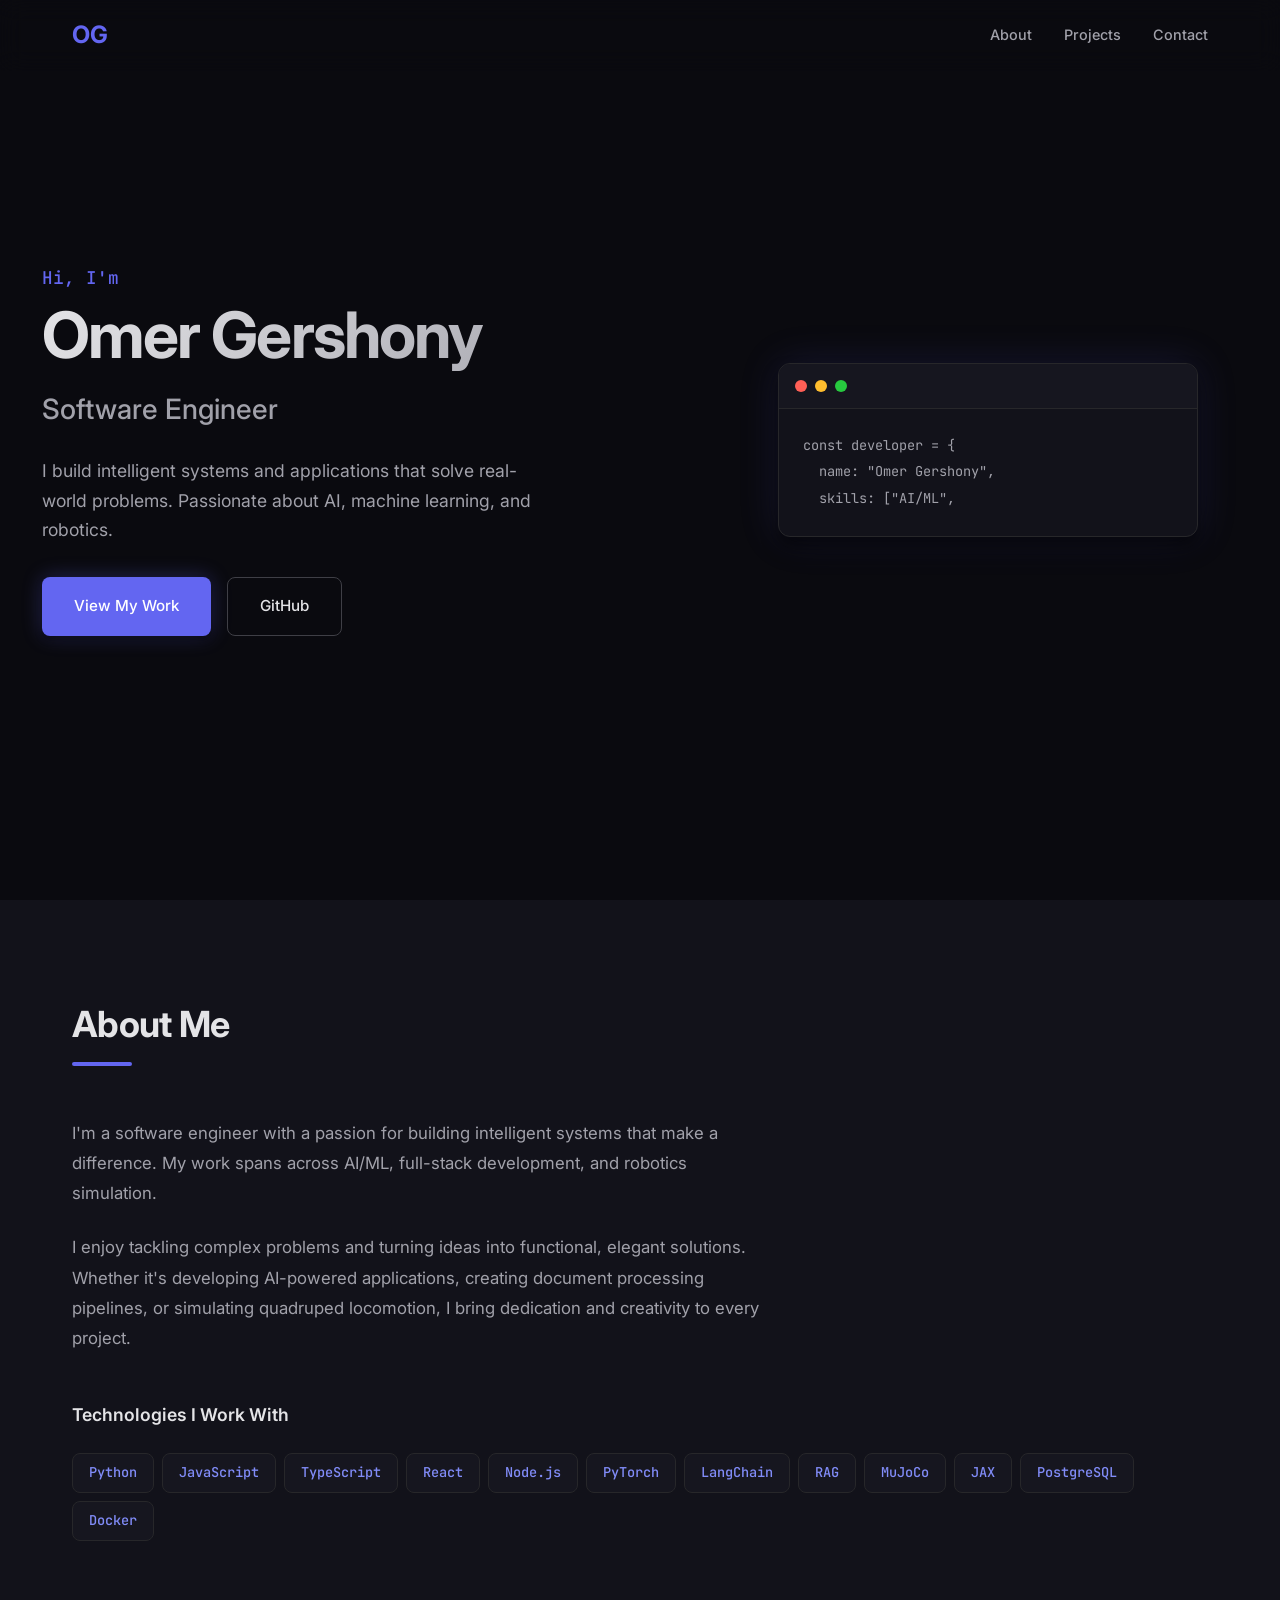
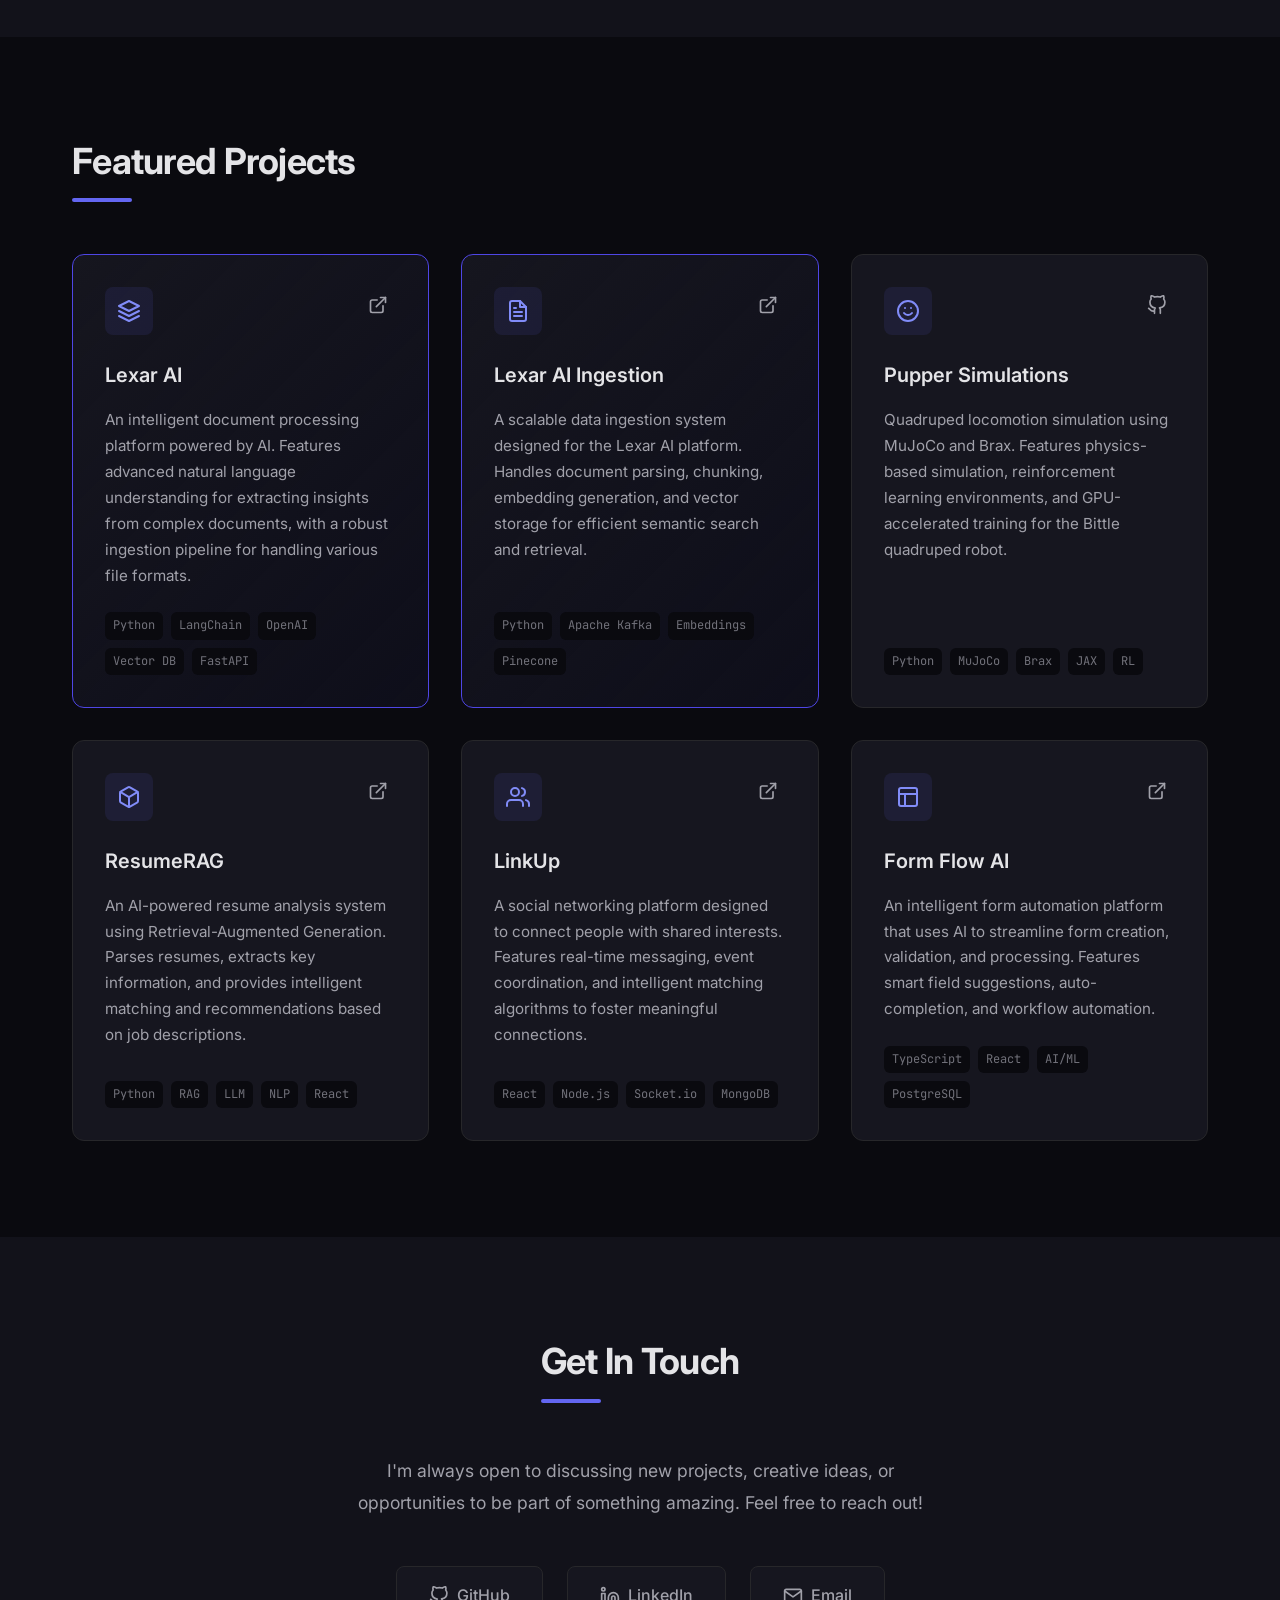
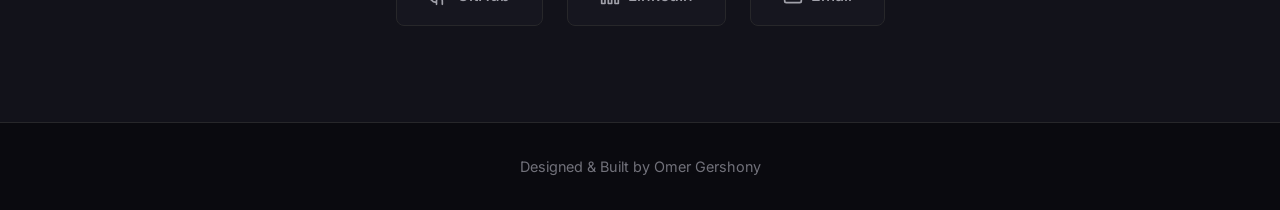
==== index.html @ a2996773 "Build personal portfolio website Create a modern, responsive portfolio website featuring: - Hero sec" ====
<!DOCTYPE html>
<html lang="en">
<head>
    <meta charset="UTF-8">
    <meta name="viewport" content="width=device-width, initial-scale=1.0">
    <title>Omer Gershony | Software Engineer</title>
    <link rel="stylesheet" href="styles.css">
    <link rel="preconnect" href="https://fonts.googleapis.com">
    <link rel="preconnect" href="https://fonts.gstatic.com" crossorigin>
    <link href="https://fonts.googleapis.com/css2?family=Inter:wght@300;400;500;600;700&family=JetBrains+Mono:wght@400;500&display=swap" rel="stylesheet">
</head>
<body>
    <nav class="navbar">
        <div class="nav-container">
            <a href="#" class="nav-logo">OG</a>
            <ul class="nav-menu">
                <li><a href="#about">About</a></li>
                <li><a href="#projects">Projects</a></li>
                <li><a href="#contact">Contact</a></li>
            </ul>
            <button class="nav-toggle" aria-label="Toggle menu">
                <span></span>
                <span></span>
                <span></span>
            </button>
        </div>
    </nav>

    <main>
        <section class="hero">
            <div class="hero-content">
                <p class="hero-greeting">Hi, I'm</p>
                <h1 class="hero-name">Omer Gershony</h1>
                <h2 class="hero-title">Software Engineer</h2>
                <p class="hero-description">
                    I build intelligent systems and applications that solve real-world problems.
                    Passionate about AI, machine learning, and robotics.
                </p>
                <div class="hero-cta">
                    <a href="#projects" class="btn btn-primary">View My Work</a>
                    <a href="https://github.com/ogershony" class="btn btn-secondary" target="_blank" rel="noopener">GitHub</a>
                </div>
            </div>
            <div class="hero-visual">
                <div class="code-block">
                    <div class="code-header">
                        <span class="dot red"></span>
                        <span class="dot yellow"></span>
                        <span class="dot green"></span>
                    </div>
                    <pre><code><span class="keyword">const</span> <span class="variable">developer</span> = {
  <span class="property">name</span>: <span class="string">"Omer Gershony"</span>,
  <span class="property">skills</span>: [<span class="string">"AI/ML"</span>, <span class="string">"Python"</span>, <span class="string">"Full-Stack"</span>],
  <span class="property">passion</span>: <span class="string">"Building intelligent systems"</span>,
  <span class="property">status</span>: <span class="string">"Open to opportunities"</span>
};</code></pre>
                </div>
            </div>
        </section>

        <section id="about" class="about">
            <div class="section-container">
                <h2 class="section-title">About Me</h2>
                <div class="about-content">
                    <div class="about-text">
                        <p>
                            I'm a software engineer with a passion for building intelligent systems
                            that make a difference. My work spans across AI/ML, full-stack development,
                            and robotics simulation.
                        </p>
                        <p>
                            I enjoy tackling complex problems and turning ideas into functional,
                            elegant solutions. Whether it's developing AI-powered applications,
                            creating document processing pipelines, or simulating quadruped locomotion,
                            I bring dedication and creativity to every project.
                        </p>
                        <div class="skills">
                            <h3>Technologies I Work With</h3>
                            <div class="skill-tags">
                                <span class="skill-tag">Python</span>
                                <span class="skill-tag">JavaScript</span>
                                <span class="skill-tag">TypeScript</span>
                                <span class="skill-tag">React</span>
                                <span class="skill-tag">Node.js</span>
                                <span class="skill-tag">PyTorch</span>
                                <span class="skill-tag">LangChain</span>
                                <span class="skill-tag">RAG</span>
                                <span class="skill-tag">MuJoCo</span>
                                <span class="skill-tag">JAX</span>
                                <span class="skill-tag">PostgreSQL</span>
                                <span class="skill-tag">Docker</span>
                            </div>
                        </div>
                    </div>
                </div>
            </div>
        </section>

        <section id="projects" class="projects">
            <div class="section-container">
                <h2 class="section-title">Featured Projects</h2>
                <div class="projects-grid">

                    <article class="project-card featured">
                        <div class="project-header">
                            <div class="project-icon">
                                <svg xmlns="http://www.w3.org/2000/svg" width="24" height="24" viewBox="0 0 24 24" fill="none" stroke="currentColor" stroke-width="2" stroke-linecap="round" stroke-linejoin="round">
                                    <path d="M12 2L2 7l10 5 10-5-10-5z"></path>
                                    <path d="M2 17l10 5 10-5"></path>
                                    <path d="M2 12l10 5 10-5"></path>
                                </svg>
                            </div>
                            <div class="project-links">
                                <a href="#" class="project-link" title="View Project">
                                    <svg xmlns="http://www.w3.org/2000/svg" width="20" height="20" viewBox="0 0 24 24" fill="none" stroke="currentColor" stroke-width="2" stroke-linecap="round" stroke-linejoin="round">
                                        <path d="M18 13v6a2 2 0 0 1-2 2H5a2 2 0 0 1-2-2V8a2 2 0 0 1 2-2h6"></path>
                                        <polyline points="15 3 21 3 21 9"></polyline>
                                        <line x1="10" y1="14" x2="21" y2="3"></line>
                                    </svg>
                                </a>
                            </div>
                        </div>
                        <h3 class="project-title">Lexar AI</h3>
                        <p class="project-description">
                            An intelligent document processing platform powered by AI. Features advanced
                            natural language understanding for extracting insights from complex documents,
                            with a robust ingestion pipeline for handling various file formats.
                        </p>
                        <div class="project-tech">
                            <span>Python</span>
                            <span>LangChain</span>
                            <span>OpenAI</span>
                            <span>Vector DB</span>
                            <span>FastAPI</span>
                        </div>
                    </article>

                    <article class="project-card featured">
                        <div class="project-header">
                            <div class="project-icon">
                                <svg xmlns="http://www.w3.org/2000/svg" width="24" height="24" viewBox="0 0 24 24" fill="none" stroke="currentColor" stroke-width="2" stroke-linecap="round" stroke-linejoin="round">
                                    <path d="M14 2H6a2 2 0 0 0-2 2v16a2 2 0 0 0 2 2h12a2 2 0 0 0 2-2V8z"></path>
                                    <polyline points="14 2 14 8 20 8"></polyline>
                                    <line x1="16" y1="13" x2="8" y2="13"></line>
                                    <line x1="16" y1="17" x2="8" y2="17"></line>
                                    <polyline points="10 9 9 9 8 9"></polyline>
                                </svg>
                            </div>
                            <div class="project-links">
                                <a href="#" class="project-link" title="View Project">
                                    <svg xmlns="http://www.w3.org/2000/svg" width="20" height="20" viewBox="0 0 24 24" fill="none" stroke="currentColor" stroke-width="2" stroke-linecap="round" stroke-linejoin="round">
                                        <path d="M18 13v6a2 2 0 0 1-2 2H5a2 2 0 0 1-2-2V8a2 2 0 0 1 2-2h6"></path>
                                        <polyline points="15 3 21 3 21 9"></polyline>
                                        <line x1="10" y1="14" x2="21" y2="3"></line>
                                    </svg>
                                </a>
                            </div>
                        </div>
                        <h3 class="project-title">Lexar AI Ingestion</h3>
                        <p class="project-description">
                            A scalable data ingestion system designed for the Lexar AI platform.
                            Handles document parsing, chunking, embedding generation, and vector
                            storage for efficient semantic search and retrieval.
                        </p>
                        <div class="project-tech">
                            <span>Python</span>
                            <span>Apache Kafka</span>
                            <span>Embeddings</span>
                            <span>Pinecone</span>
                        </div>
                    </article>

                    <article class="project-card">
                        <div class="project-header">
                            <div class="project-icon">
                                <svg xmlns="http://www.w3.org/2000/svg" width="24" height="24" viewBox="0 0 24 24" fill="none" stroke="currentColor" stroke-width="2" stroke-linecap="round" stroke-linejoin="round">
                                    <circle cx="12" cy="12" r="10"></circle>
                                    <path d="M8 14s1.5 2 4 2 4-2 4-2"></path>
                                    <line x1="9" y1="9" x2="9.01" y2="9"></line>
                                    <line x1="15" y1="9" x2="15.01" y2="9"></line>
                                </svg>
                            </div>
                            <div class="project-links">
                                <a href="https://github.com/triton-droids/pupper-simulations" class="project-link" target="_blank" rel="noopener" title="View on GitHub">
                                    <svg xmlns="http://www.w3.org/2000/svg" width="20" height="20" viewBox="0 0 24 24" fill="none" stroke="currentColor" stroke-width="2" stroke-linecap="round" stroke-linejoin="round">
                                        <path d="M9 19c-5 1.5-5-2.5-7-3m14 6v-3.87a3.37 3.37 0 0 0-.94-2.61c3.14-.35 6.44-1.54 6.44-7A5.44 5.44 0 0 0 20 4.77 5.07 5.07 0 0 0 19.91 1S18.73.65 16 2.48a13.38 13.38 0 0 0-7 0C6.27.65 5.09 1 5.09 1A5.07 5.07 0 0 0 5 4.77a5.44 5.44 0 0 0-1.5 3.78c0 5.42 3.3 6.61 6.44 7A3.37 3.37 0 0 0 9 18.13V22"></path>
                                    </svg>
                                </a>
                            </div>
                        </div>
                        <h3 class="project-title">Pupper Simulations</h3>
                        <p class="project-description">
                            Quadruped locomotion simulation using MuJoCo and Brax. Features physics-based
                            simulation, reinforcement learning environments, and GPU-accelerated training
                            for the Bittle quadruped robot.
                        </p>
                        <div class="project-tech">
                            <span>Python</span>
                            <span>MuJoCo</span>
                            <span>Brax</span>
                            <span>JAX</span>
                            <span>RL</span>
                        </div>
                    </article>

                    <article class="project-card">
                        <div class="project-header">
                            <div class="project-icon">
                                <svg xmlns="http://www.w3.org/2000/svg" width="24" height="24" viewBox="0 0 24 24" fill="none" stroke="currentColor" stroke-width="2" stroke-linecap="round" stroke-linejoin="round">
                                    <path d="M21 16V8a2 2 0 0 0-1-1.73l-7-4a2 2 0 0 0-2 0l-7 4A2 2 0 0 0 3 8v8a2 2 0 0 0 1 1.73l7 4a2 2 0 0 0 2 0l7-4A2 2 0 0 0 21 16z"></path>
                                    <polyline points="3.27 6.96 12 12.01 20.73 6.96"></polyline>
                                    <line x1="12" y1="22.08" x2="12" y2="12"></line>
                                </svg>
                            </div>
                            <div class="project-links">
                                <a href="#" class="project-link" title="View Project">
                                    <svg xmlns="http://www.w3.org/2000/svg" width="20" height="20" viewBox="0 0 24 24" fill="none" stroke="currentColor" stroke-width="2" stroke-linecap="round" stroke-linejoin="round">
                                        <path d="M18 13v6a2 2 0 0 1-2 2H5a2 2 0 0 1-2-2V8a2 2 0 0 1 2-2h6"></path>
                                        <polyline points="15 3 21 3 21 9"></polyline>
                                        <line x1="10" y1="14" x2="21" y2="3"></line>
                                    </svg>
                                </a>
                            </div>
                        </div>
                        <h3 class="project-title">ResumeRAG</h3>
                        <p class="project-description">
                            An AI-powered resume analysis system using Retrieval-Augmented Generation.
                            Parses resumes, extracts key information, and provides intelligent matching
                            and recommendations based on job descriptions.
                        </p>
                        <div class="project-tech">
                            <span>Python</span>
                            <span>RAG</span>
                            <span>LLM</span>
                            <span>NLP</span>
                            <span>React</span>
                        </div>
                    </article>

                    <article class="project-card">
                        <div class="project-header">
                            <div class="project-icon">
                                <svg xmlns="http://www.w3.org/2000/svg" width="24" height="24" viewBox="0 0 24 24" fill="none" stroke="currentColor" stroke-width="2" stroke-linecap="round" stroke-linejoin="round">
                                    <path d="M17 21v-2a4 4 0 0 0-4-4H5a4 4 0 0 0-4 4v2"></path>
                                    <circle cx="9" cy="7" r="4"></circle>
                                    <path d="M23 21v-2a4 4 0 0 0-3-3.87"></path>
                                    <path d="M16 3.13a4 4 0 0 1 0 7.75"></path>
                                </svg>
                            </div>
                            <div class="project-links">
                                <a href="#" class="project-link" title="View Project">
                                    <svg xmlns="http://www.w3.org/2000/svg" width="20" height="20" viewBox="0 0 24 24" fill="none" stroke="currentColor" stroke-width="2" stroke-linecap="round" stroke-linejoin="round">
                                        <path d="M18 13v6a2 2 0 0 1-2 2H5a2 2 0 0 1-2-2V8a2 2 0 0 1 2-2h6"></path>
                                        <polyline points="15 3 21 3 21 9"></polyline>
                                        <line x1="10" y1="14" x2="21" y2="3"></line>
                                    </svg>
                                </a>
                            </div>
                        </div>
                        <h3 class="project-title">LinkUp</h3>
                        <p class="project-description">
                            A social networking platform designed to connect people with shared interests.
                            Features real-time messaging, event coordination, and intelligent matching
                            algorithms to foster meaningful connections.
                        </p>
                        <div class="project-tech">
                            <span>React</span>
                            <span>Node.js</span>
                            <span>Socket.io</span>
                            <span>MongoDB</span>
                        </div>
                    </article>

                    <article class="project-card">
                        <div class="project-header">
                            <div class="project-icon">
                                <svg xmlns="http://www.w3.org/2000/svg" width="24" height="24" viewBox="0 0 24 24" fill="none" stroke="currentColor" stroke-width="2" stroke-linecap="round" stroke-linejoin="round">
                                    <rect x="3" y="3" width="18" height="18" rx="2" ry="2"></rect>
                                    <line x1="3" y1="9" x2="21" y2="9"></line>
                                    <line x1="9" y1="21" x2="9" y2="9"></line>
                                </svg>
                            </div>
                            <div class="project-links">
                                <a href="#" class="project-link" title="View Project">
                                    <svg xmlns="http://www.w3.org/2000/svg" width="20" height="20" viewBox="0 0 24 24" fill="none" stroke="currentColor" stroke-width="2" stroke-linecap="round" stroke-linejoin="round">
                                        <path d="M18 13v6a2 2 0 0 1-2 2H5a2 2 0 0 1-2-2V8a2 2 0 0 1 2-2h6"></path>
                                        <polyline points="15 3 21 3 21 9"></polyline>
                                        <line x1="10" y1="14" x2="21" y2="3"></line>
                                    </svg>
                                </a>
                            </div>
                        </div>
                        <h3 class="project-title">Form Flow AI</h3>
                        <p class="project-description">
                            An intelligent form automation platform that uses AI to streamline form
                            creation, validation, and processing. Features smart field suggestions,
                            auto-completion, and workflow automation.
                        </p>
                        <div class="project-tech">
                            <span>TypeScript</span>
                            <span>React</span>
                            <span>AI/ML</span>
                            <span>PostgreSQL</span>
                        </div>
                    </article>

                </div>
            </div>
        </section>

        <section id="contact" class="contact">
            <div class="section-container">
                <h2 class="section-title">Get In Touch</h2>
                <div class="contact-content">
                    <p class="contact-text">
                        I'm always open to discussing new projects, creative ideas, or opportunities
                        to be part of something amazing. Feel free to reach out!
                    </p>
                    <div class="contact-links">
                        <a href="https://github.com/ogershony" class="contact-link" target="_blank" rel="noopener">
                            <svg xmlns="http://www.w3.org/2000/svg" width="24" height="24" viewBox="0 0 24 24" fill="none" stroke="currentColor" stroke-width="2" stroke-linecap="round" stroke-linejoin="round">
                                <path d="M9 19c-5 1.5-5-2.5-7-3m14 6v-3.87a3.37 3.37 0 0 0-.94-2.61c3.14-.35 6.44-1.54 6.44-7A5.44 5.44 0 0 0 20 4.77 5.07 5.07 0 0 0 19.91 1S18.73.65 16 2.48a13.38 13.38 0 0 0-7 0C6.27.65 5.09 1 5.09 1A5.07 5.07 0 0 0 5 4.77a5.44 5.44 0 0 0-1.5 3.78c0 5.42 3.3 6.61 6.44 7A3.37 3.37 0 0 0 9 18.13V22"></path>
                            </svg>
                            <span>GitHub</span>
                        </a>
                        <a href="https://linkedin.com/in/ogershony" class="contact-link" target="_blank" rel="noopener">
                            <svg xmlns="http://www.w3.org/2000/svg" width="24" height="24" viewBox="0 0 24 24" fill="none" stroke="currentColor" stroke-width="2" stroke-linecap="round" stroke-linejoin="round">
                                <path d="M16 8a6 6 0 0 1 6 6v7h-4v-7a2 2 0 0 0-2-2 2 2 0 0 0-2 2v7h-4v-7a6 6 0 0 1 6-6z"></path>
                                <rect x="2" y="9" width="4" height="12"></rect>
                                <circle cx="4" cy="4" r="2"></circle>
                            </svg>
                            <span>LinkedIn</span>
                        </a>
                        <a href="mailto:contact@ogershony.com" class="contact-link">
                            <svg xmlns="http://www.w3.org/2000/svg" width="24" height="24" viewBox="0 0 24 24" fill="none" stroke="currentColor" stroke-width="2" stroke-linecap="round" stroke-linejoin="round">
                                <path d="M4 4h16c1.1 0 2 .9 2 2v12c0 1.1-.9 2-2 2H4c-1.1 0-2-.9-2-2V6c0-1.1.9-2 2-2z"></path>
                                <polyline points="22,6 12,13 2,6"></polyline>
                            </svg>
                            <span>Email</span>
                        </a>
                    </div>
                </div>
            </div>
        </section>
    </main>

    <footer class="footer">
        <div class="footer-container">
            <p>Designed & Built by Omer Gershony</p>
        </div>
    </footer>

    <script src="script.js"></script>
</body>
</html>
---- styles.css ----
/* ============================================
   CSS Variables & Reset
   ============================================ */
:root {
    --color-bg: #0a0a0f;
    --color-bg-secondary: #12121a;
    --color-bg-card: #16161f;
    --color-bg-card-hover: #1c1c28;
    --color-text: #e4e4e7;
    --color-text-muted: #a1a1aa;
    --color-text-dim: #71717a;
    --color-primary: #6366f1;
    --color-primary-light: #818cf8;
    --color-primary-dark: #4f46e5;
    --color-accent: #22d3ee;
    --color-border: #27272a;
    --color-border-light: #3f3f46;

    --font-sans: 'Inter', -apple-system, BlinkMacSystemFont, 'Segoe UI', sans-serif;
    --font-mono: 'JetBrains Mono', 'Fira Code', monospace;

    --spacing-xs: 0.25rem;
    --spacing-sm: 0.5rem;
    --spacing-md: 1rem;
    --spacing-lg: 1.5rem;
    --spacing-xl: 2rem;
    --spacing-2xl: 3rem;
    --spacing-3xl: 4rem;
    --spacing-4xl: 6rem;

    --radius-sm: 0.375rem;
    --radius-md: 0.5rem;
    --radius-lg: 0.75rem;
    --radius-xl: 1rem;

    --transition-fast: 150ms ease;
    --transition-base: 200ms ease;
    --transition-slow: 300ms ease;

    --shadow-sm: 0 1px 2px rgba(0, 0, 0, 0.3);
    --shadow-md: 0 4px 6px rgba(0, 0, 0, 0.4);
    --shadow-lg: 0 10px 15px rgba(0, 0, 0, 0.5);
    --shadow-glow: 0 0 40px rgba(99, 102, 241, 0.15);
}

*, *::before, *::after {
    margin: 0;
    padding: 0;
    box-sizing: border-box;
}

html {
    scroll-behavior: smooth;
    font-size: 16px;
}

body {
    font-family: var(--font-sans);
    background-color: var(--color-bg);
    color: var(--color-text);
    line-height: 1.6;
    min-height: 100vh;
    overflow-x: hidden;
}

a {
    color: inherit;
    text-decoration: none;
}

ul {
    list-style: none;
}

img {
    max-width: 100%;
    display: block;
}

/* ============================================
   Navigation
   ============================================ */
.navbar {
    position: fixed;
    top: 0;
    left: 0;
    right: 0;
    z-index: 1000;
    padding: var(--spacing-md) 0;
    background: rgba(10, 10, 15, 0.8);
    backdrop-filter: blur(12px);
    border-bottom: 1px solid transparent;
    transition: border-color var(--transition-base), background var(--transition-base);
}

.navbar.scrolled {
    border-bottom-color: var(--color-border);
    background: rgba(10, 10, 15, 0.95);
}

.nav-container {
    max-width: 1200px;
    margin: 0 auto;
    padding: 0 var(--spacing-xl);
    display: flex;
    align-items: center;
    justify-content: space-between;
}

.nav-logo {
    font-size: 1.5rem;
    font-weight: 700;
    color: var(--color-primary);
    letter-spacing: -0.02em;
    transition: color var(--transition-fast);
}

.nav-logo:hover {
    color: var(--color-primary-light);
}

.nav-menu {
    display: flex;
    align-items: center;
    gap: var(--spacing-xl);
}

.nav-menu a {
    font-size: 0.9rem;
    font-weight: 500;
    color: var(--color-text-muted);
    transition: color var(--transition-fast);
    position: relative;
}

.nav-menu a::after {
    content: '';
    position: absolute;
    bottom: -4px;
    left: 0;
    width: 0;
    height: 2px;
    background: var(--color-primary);
    transition: width var(--transition-base);
}

.nav-menu a:hover {
    color: var(--color-text);
}

.nav-menu a:hover::after {
    width: 100%;
}

.nav-toggle {
    display: none;
    flex-direction: column;
    gap: 5px;
    background: none;
    border: none;
    cursor: pointer;
    padding: var(--spacing-sm);
}

.nav-toggle span {
    width: 24px;
    height: 2px;
    background: var(--color-text);
    transition: transform var(--transition-base), opacity var(--transition-base);
}

/* ============================================
   Hero Section
   ============================================ */
.hero {
    min-height: 100vh;
    display: flex;
    align-items: center;
    justify-content: center;
    padding: var(--spacing-4xl) var(--spacing-xl);
    gap: var(--spacing-4xl);
    max-width: 1400px;
    margin: 0 auto;
}

.hero-content {
    flex: 1;
    max-width: 600px;
}

.hero-greeting {
    font-size: 1.1rem;
    font-weight: 500;
    color: var(--color-primary);
    margin-bottom: var(--spacing-sm);
    font-family: var(--font-mono);
}

.hero-name {
    font-size: clamp(2.5rem, 6vw, 4rem);
    font-weight: 700;
    letter-spacing: -0.03em;
    line-height: 1.1;
    margin-bottom: var(--spacing-md);
    background: linear-gradient(135deg, var(--color-text) 0%, var(--color-text-muted) 100%);
    -webkit-background-clip: text;
    -webkit-text-fill-color: transparent;
    background-clip: text;
}

.hero-title {
    font-size: clamp(1.25rem, 3vw, 1.75rem);
    font-weight: 500;
    color: var(--color-text-muted);
    margin-bottom: var(--spacing-lg);
}

.hero-description {
    font-size: 1.1rem;
    color: var(--color-text-muted);
    line-height: 1.7;
    margin-bottom: var(--spacing-xl);
    max-width: 500px;
}

.hero-cta {
    display: flex;
    gap: var(--spacing-md);
    flex-wrap: wrap;
}

.btn {
    display: inline-flex;
    align-items: center;
    justify-content: center;
    padding: var(--spacing-md) var(--spacing-xl);
    font-size: 0.95rem;
    font-weight: 500;
    border-radius: var(--radius-md);
    transition: all var(--transition-base);
    cursor: pointer;
    border: none;
}

.btn-primary {
    background: var(--color-primary);
    color: white;
    box-shadow: var(--shadow-md), 0 0 20px rgba(99, 102, 241, 0.3);
}

.btn-primary:hover {
    background: var(--color-primary-light);
    transform: translateY(-2px);
    box-shadow: var(--shadow-lg), 0 0 30px rgba(99, 102, 241, 0.4);
}

.btn-secondary {
    background: transparent;
    color: var(--color-text);
    border: 1px solid var(--color-border-light);
}

.btn-secondary:hover {
    background: var(--color-bg-card);
    border-color: var(--color-primary);
    color: var(--color-primary-light);
}

.hero-visual {
    flex: 1;
    max-width: 500px;
    display: flex;
    justify-content: center;
}

.code-block {
    background: var(--color-bg-secondary);
    border: 1px solid var(--color-border);
    border-radius: var(--radius-lg);
    overflow: hidden;
    box-shadow: var(--shadow-lg), var(--shadow-glow);
    width: 100%;
    max-width: 420px;
}

.code-header {
    background: var(--color-bg-card);
    padding: var(--spacing-md);
    display: flex;
    gap: var(--spacing-sm);
    border-bottom: 1px solid var(--color-border);
}

.dot {
    width: 12px;
    height: 12px;
    border-radius: 50%;
}

.dot.red { background: #ff5f56; }
.dot.yellow { background: #ffbd2e; }
.dot.green { background: #27c93f; }

.code-block pre {
    padding: var(--spacing-lg);
    overflow-x: auto;
}

.code-block code {
    font-family: var(--font-mono);
    font-size: 0.85rem;
    line-height: 1.8;
    color: var(--color-text-muted);
}

.code-block .keyword { color: #c678dd; }
.code-block .variable { color: #e5c07b; }
.code-block .property { color: #e06c75; }
.code-block .string { color: #98c379; }

/* ============================================
   Sections Common
   ============================================ */
.section-container {
    max-width: 1200px;
    margin: 0 auto;
    padding: 0 var(--spacing-xl);
}

.section-title {
    font-size: clamp(1.75rem, 4vw, 2.25rem);
    font-weight: 700;
    letter-spacing: -0.02em;
    margin-bottom: var(--spacing-3xl);
    position: relative;
    display: inline-block;
}

.section-title::after {
    content: '';
    position: absolute;
    bottom: -12px;
    left: 0;
    width: 60px;
    height: 4px;
    background: var(--color-primary);
    border-radius: 2px;
}

/* ============================================
   About Section
   ============================================ */
.about {
    padding: var(--spacing-4xl) 0;
    background: var(--color-bg-secondary);
}

.about-content {
    display: grid;
    gap: var(--spacing-3xl);
}

.about-text p {
    font-size: 1.05rem;
    color: var(--color-text-muted);
    line-height: 1.8;
    margin-bottom: var(--spacing-lg);
    max-width: 700px;
}

.skills {
    margin-top: var(--spacing-2xl);
}

.skills h3 {
    font-size: 1.1rem;
    font-weight: 600;
    margin-bottom: var(--spacing-lg);
    color: var(--color-text);
}

.skill-tags {
    display: flex;
    flex-wrap: wrap;
    gap: var(--spacing-sm);
}

.skill-tag {
    padding: var(--spacing-sm) var(--spacing-md);
    background: var(--color-bg-card);
    color: var(--color-primary-light);
    font-size: 0.85rem;
    font-weight: 500;
    border-radius: var(--radius-md);
    border: 1px solid var(--color-border);
    font-family: var(--font-mono);
    transition: all var(--transition-fast);
}

.skill-tag:hover {
    border-color: var(--color-primary);
    background: var(--color-bg-card-hover);
}

/* ============================================
   Projects Section
   ============================================ */
.projects {
    padding: var(--spacing-4xl) 0;
}

.projects-grid {
    display: grid;
    grid-template-columns: repeat(auto-fit, minmax(340px, 1fr));
    gap: var(--spacing-xl);
}

.project-card {
    background: var(--color-bg-card);
    border: 1px solid var(--color-border);
    border-radius: var(--radius-lg);
    padding: var(--spacing-xl);
    transition: all var(--transition-base);
    display: flex;
    flex-direction: column;
}

.project-card:hover {
    transform: translateY(-4px);
    border-color: var(--color-primary);
    box-shadow: var(--shadow-lg), var(--shadow-glow);
}

.project-card.featured {
    border-color: var(--color-primary-dark);
    background: linear-gradient(135deg, var(--color-bg-card) 0%, rgba(99, 102, 241, 0.05) 100%);
}

.project-header {
    display: flex;
    justify-content: space-between;
    align-items: flex-start;
    margin-bottom: var(--spacing-lg);
}

.project-icon {
    width: 48px;
    height: 48px;
    background: rgba(99, 102, 241, 0.1);
    border-radius: var(--radius-md);
    display: flex;
    align-items: center;
    justify-content: center;
    color: var(--color-primary-light);
}

.project-links {
    display: flex;
    gap: var(--spacing-sm);
}

.project-link {
    color: var(--color-text-muted);
    padding: var(--spacing-sm);
    transition: color var(--transition-fast);
}

.project-link:hover {
    color: var(--color-primary-light);
}

.project-title {
    font-size: 1.25rem;
    font-weight: 600;
    margin-bottom: var(--spacing-md);
    color: var(--color-text);
    transition: color var(--transition-fast);
}

.project-card:hover .project-title {
    color: var(--color-primary-light);
}

.project-description {
    font-size: 0.95rem;
    color: var(--color-text-muted);
    line-height: 1.7;
    flex: 1;
    margin-bottom: var(--spacing-lg);
}

.project-tech {
    display: flex;
    flex-wrap: wrap;
    gap: var(--spacing-sm);
    margin-top: auto;
}

.project-tech span {
    font-size: 0.75rem;
    font-family: var(--font-mono);
    color: var(--color-text-dim);
    padding: var(--spacing-xs) var(--spacing-sm);
    background: var(--color-bg);
    border-radius: var(--radius-sm);
}

/* ============================================
   Contact Section
   ============================================ */
.contact {
    padding: var(--spacing-4xl) 0;
    background: var(--color-bg-secondary);
    text-align: center;
}

.contact-content {
    max-width: 600px;
    margin: 0 auto;
}

.contact-text {
    font-size: 1.1rem;
    color: var(--color-text-muted);
    line-height: 1.8;
    margin-bottom: var(--spacing-2xl);
}

.contact-links {
    display: flex;
    justify-content: center;
    gap: var(--spacing-lg);
    flex-wrap: wrap;
}

.contact-link {
    display: flex;
    align-items: center;
    gap: var(--spacing-sm);
    padding: var(--spacing-md) var(--spacing-xl);
    background: var(--color-bg-card);
    border: 1px solid var(--color-border);
    border-radius: var(--radius-md);
    color: var(--color-text-muted);
    font-weight: 500;
    transition: all var(--transition-base);
}

.contact-link:hover {
    border-color: var(--color-primary);
    color: var(--color-primary-light);
    transform: translateY(-2px);
}

.contact-link svg {
    width: 20px;
    height: 20px;
}

/* ============================================
   Footer
   ============================================ */
.footer {
    padding: var(--spacing-xl) 0;
    border-top: 1px solid var(--color-border);
    text-align: center;
}

.footer-container {
    max-width: 1200px;
    margin: 0 auto;
    padding: 0 var(--spacing-xl);
}

.footer p {
    font-size: 0.9rem;
    color: var(--color-text-dim);
}

/* ============================================
   Responsive Design
   ============================================ */
@media (max-width: 1024px) {
    .hero {
        flex-direction: column;
        text-align: center;
        padding-top: calc(var(--spacing-4xl) + 60px);
        gap: var(--spacing-3xl);
    }

    .hero-content {
        align-items: center;
    }

    .hero-description {
        margin-left: auto;
        margin-right: auto;
    }

    .hero-cta {
        justify-content: center;
    }
}

@media (max-width: 768px) {
    .nav-menu {
        position: fixed;
        top: 0;
        right: -100%;
        width: 70%;
        max-width: 300px;
        height: 100vh;
        background: var(--color-bg-secondary);
        flex-direction: column;
        justify-content: center;
        gap: var(--spacing-xl);
        padding: var(--spacing-xl);
        transition: right var(--transition-slow);
        border-left: 1px solid var(--color-border);
    }

    .nav-menu.active {
        right: 0;
    }

    .nav-menu a {
        font-size: 1.1rem;
    }

    .nav-toggle {
        display: flex;
        z-index: 1001;
    }

    .nav-toggle.active span:nth-child(1) {
        transform: rotate(45deg) translate(5px, 5px);
    }

    .nav-toggle.active span:nth-child(2) {
        opacity: 0;
    }

    .nav-toggle.active span:nth-child(3) {
        transform: rotate(-45deg) translate(5px, -5px);
    }

    .projects-grid {
        grid-template-columns: 1fr;
    }

    .hero-visual {
        width: 100%;
    }

    .code-block {
        max-width: 100%;
    }

    .section-title {
        display: block;
        text-align: center;
    }

    .section-title::after {
        left: 50%;
        transform: translateX(-50%);
    }

    .contact-links {
        flex-direction: column;
        align-items: center;
    }

    .contact-link {
        width: 100%;
        max-width: 280px;
        justify-content: center;
    }
}

@media (max-width: 480px) {
    html {
        font-size: 14px;
    }

    .hero-cta {
        flex-direction: column;
        width: 100%;
    }

    .btn {
        width: 100%;
    }

    .skill-tags {
        justify-content: center;
    }
}

/* ============================================
   Animations
   ============================================ */
@keyframes fadeInUp {
    from {
        opacity: 0;
        transform: translateY(30px);
    }
    to {
        opacity: 1;
        transform: translateY(0);
    }
}

.hero-content > * {
    animation: fadeInUp 0.6s ease forwards;
    opacity: 0;
}

.hero-greeting { animation-delay: 0.1s; }
.hero-name { animation-delay: 0.2s; }
.hero-title { animation-delay: 0.3s; }
.hero-description { animation-delay: 0.4s; }
.hero-cta { animation-delay: 0.5s; }

.hero-visual {
    animation: fadeInUp 0.8s ease 0.3s forwards;
    opacity: 0;
}

/* Scroll reveal animations */
.project-card,
.about-content,
.contact-content {
    opacity: 0;
    transform: translateY(20px);
    transition: opacity 0.6s ease, transform 0.6s ease;
}

.project-card.visible,
.about-content.visible,
.contact-content.visible {
    opacity: 1;
    transform: translateY(0);
}

.project-card:nth-child(1) { transition-delay: 0.1s; }
.project-card:nth-child(2) { transition-delay: 0.2s; }
.project-card:nth-child(3) { transition-delay: 0.3s; }
.project-card:nth-child(4) { transition-delay: 0.4s; }
.project-card:nth-child(5) { transition-delay: 0.5s; }
.project-card:nth-child(6) { transition-delay: 0.6s; }
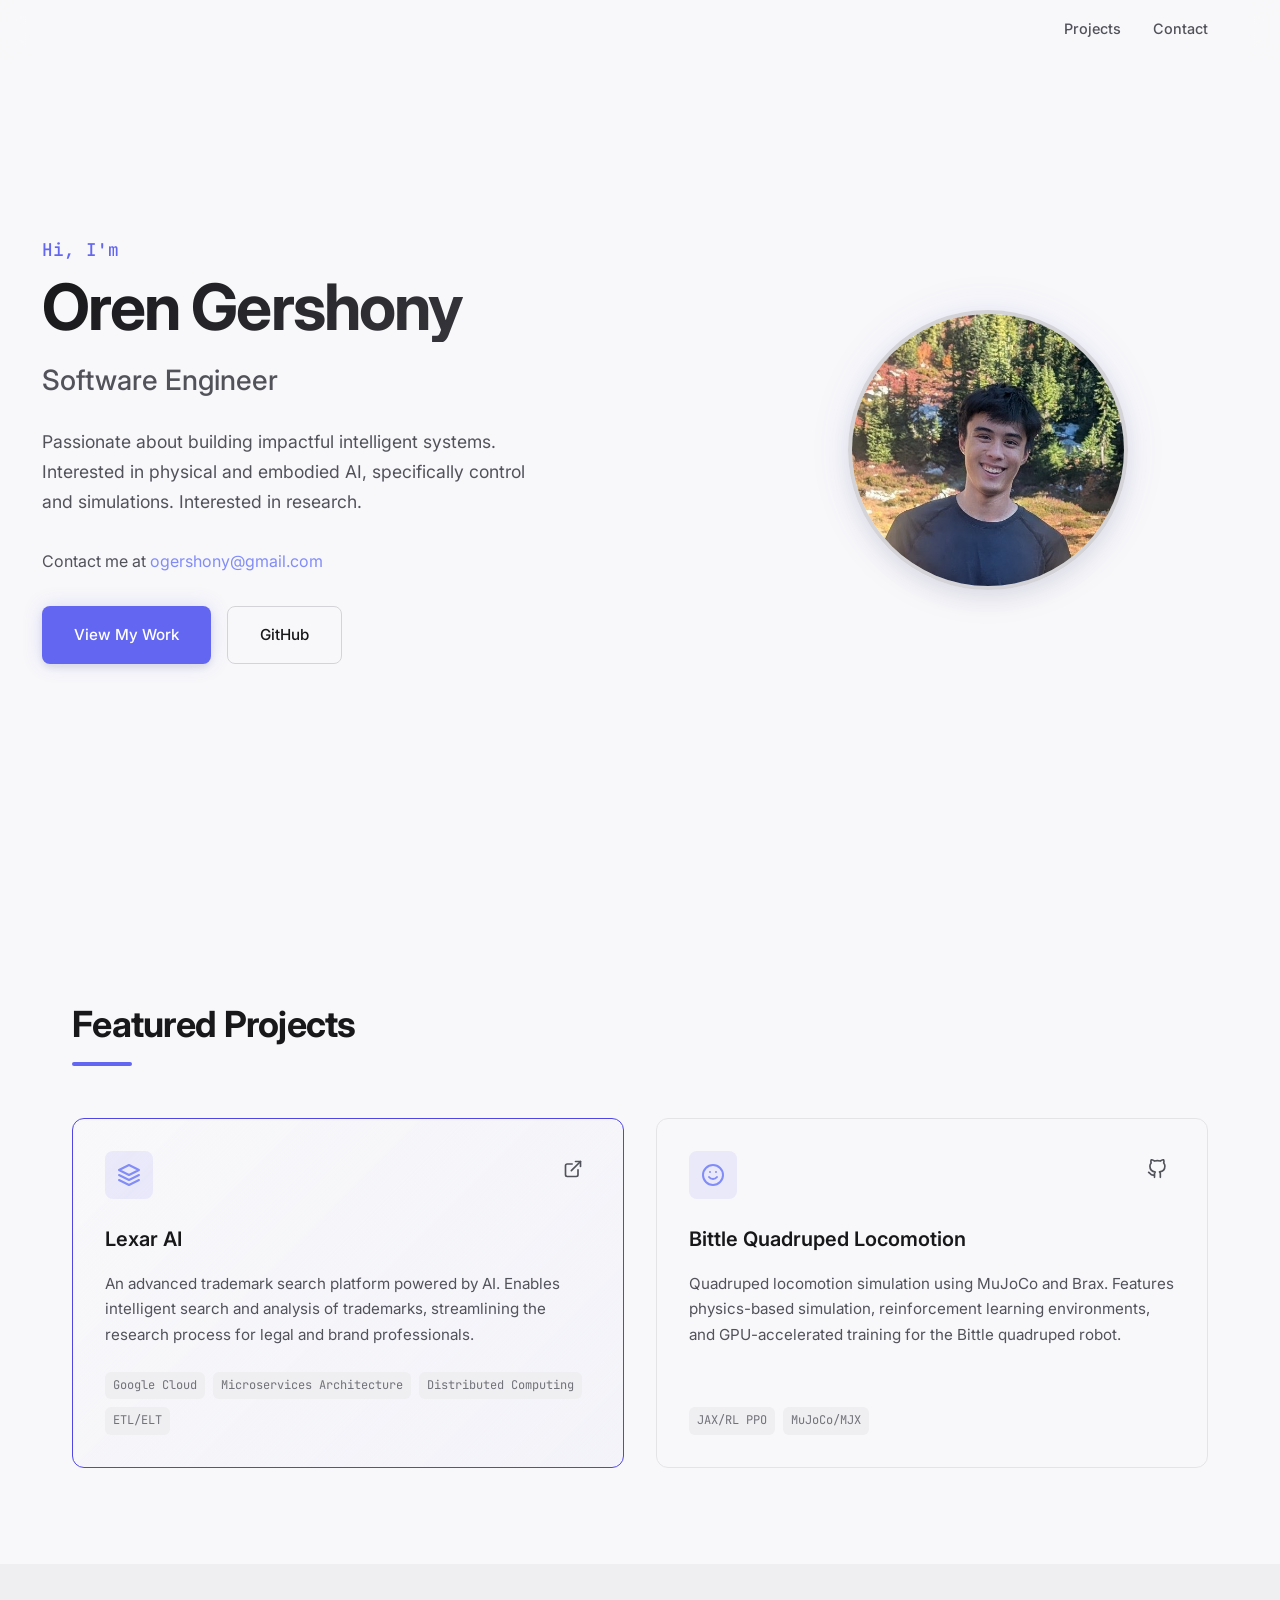
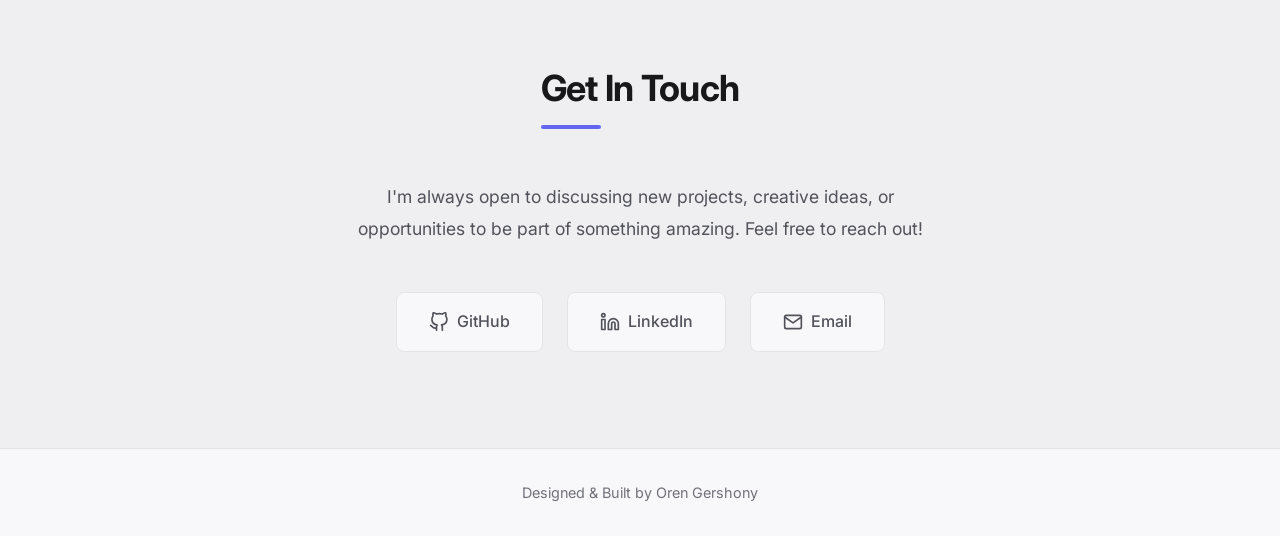
==== commit af1057a0: "updated website" ====
--- a/index.html
+++ b/index.html
@@ -3,7 +3,7 @@
 <head>
     <meta charset="UTF-8">
     <meta name="viewport" content="width=device-width, initial-scale=1.0">
-    <title>Omer Gershony | Software Engineer</title>
+    <title>Oren Gershony | Embodied AI</title>
     <link rel="stylesheet" href="styles.css">
     <link rel="preconnect" href="https://fonts.googleapis.com">
     <link rel="preconnect" href="https://fonts.gstatic.com" crossorigin>
@@ -12,9 +12,8 @@
 <body>
     <nav class="navbar">
         <div class="nav-container">
-            <a href="#" class="nav-logo">OG</a>
+            <a href="#" class="nav-logo"></a>
             <ul class="nav-menu">
-                <li><a href="#about">About</a></li>
                 <li><a href="#projects">Projects</a></li>
                 <li><a href="#contact">Contact</a></li>
             </ul>
@@ -30,11 +29,15 @@
         <section class="hero">
             <div class="hero-content">
                 <p class="hero-greeting">Hi, I'm</p>
-                <h1 class="hero-name">Omer Gershony</h1>
+                <h1 class="hero-name">Oren Gershony</h1>
                 <h2 class="hero-title">Software Engineer</h2>
                 <p class="hero-description">
-                    I build intelligent systems and applications that solve real-world problems.
-                    Passionate about AI, machine learning, and robotics.
+                    Passionate about building impactful intelligent systems. Interested in
+                    physical and embodied AI, specifically control and simulations.
+                    Interested in research.
+                </p>
+                <p class="hero-contact">
+                    Contact me at <a href="mailto:ogershony@gmail.com">ogershony@gmail.com</a>
                 </p>
                 <div class="hero-cta">
                     <a href="#projects" class="btn btn-primary">View My Work</a>
@@ -42,57 +45,7 @@
                 </div>
             </div>
             <div class="hero-visual">
-                <div class="code-block">
-                    <div class="code-header">
-                        <span class="dot red"></span>
-                        <span class="dot yellow"></span>
-                        <span class="dot green"></span>
-                    </div>
-                    <pre><code><span class="keyword">const</span> <span class="variable">developer</span> = {
-  <span class="property">name</span>: <span class="string">"Omer Gershony"</span>,
-  <span class="property">skills</span>: [<span class="string">"AI/ML"</span>, <span class="string">"Python"</span>, <span class="string">"Full-Stack"</span>],
-  <span class="property">passion</span>: <span class="string">"Building intelligent systems"</span>,
-  <span class="property">status</span>: <span class="string">"Open to opportunities"</span>
-};</code></pre>
-                </div>
-            </div>
-        </section>
-
-        <section id="about" class="about">
-            <div class="section-container">
-                <h2 class="section-title">About Me</h2>
-                <div class="about-content">
-                    <div class="about-text">
-                        <p>
-                            I'm a software engineer with a passion for building intelligent systems
-                            that make a difference. My work spans across AI/ML, full-stack development,
-                            and robotics simulation.
-                        </p>
-                        <p>
-                            I enjoy tackling complex problems and turning ideas into functional,
-                            elegant solutions. Whether it's developing AI-powered applications,
-                            creating document processing pipelines, or simulating quadruped locomotion,
-                            I bring dedication and creativity to every project.
-                        </p>
-                        <div class="skills">
-                            <h3>Technologies I Work With</h3>
-                            <div class="skill-tags">
-                                <span class="skill-tag">Python</span>
-                                <span class="skill-tag">JavaScript</span>
-                                <span class="skill-tag">TypeScript</span>
-                                <span class="skill-tag">React</span>
-                                <span class="skill-tag">Node.js</span>
-                                <span class="skill-tag">PyTorch</span>
-                                <span class="skill-tag">LangChain</span>
-                                <span class="skill-tag">RAG</span>
-                                <span class="skill-tag">MuJoCo</span>
-                                <span class="skill-tag">JAX</span>
-                                <span class="skill-tag">PostgreSQL</span>
-                                <span class="skill-tag">Docker</span>
-                            </div>
-                        </div>
-                    </div>
-                </div>
+                <img src="headshot.jpg" alt="Oren Gershony" class="hero-headshot">
             </div>
         </section>
 
@@ -122,51 +75,15 @@
                         </div>
                         <h3 class="project-title">Lexar AI</h3>
                         <p class="project-description">
-                            An intelligent document processing platform powered by AI. Features advanced
-                            natural language understanding for extracting insights from complex documents,
-                            with a robust ingestion pipeline for handling various file formats.
+                            An advanced trademark search platform powered by AI. Enables intelligent
+                            search and analysis of trademarks, streamlining the research process
+                            for legal and brand professionals.
                         </p>
                         <div class="project-tech">
-                            <span>Python</span>
-                            <span>LangChain</span>
-                            <span>OpenAI</span>
-                            <span>Vector DB</span>
-                            <span>FastAPI</span>
-                        </div>
-                    </article>
-
-                    <article class="project-card featured">
-                        <div class="project-header">
-                            <div class="project-icon">
-                                <svg xmlns="http://www.w3.org/2000/svg" width="24" height="24" viewBox="0 0 24 24" fill="none" stroke="currentColor" stroke-width="2" stroke-linecap="round" stroke-linejoin="round">
-                                    <path d="M14 2H6a2 2 0 0 0-2 2v16a2 2 0 0 0 2 2h12a2 2 0 0 0 2-2V8z"></path>
-                                    <polyline points="14 2 14 8 20 8"></polyline>
-                                    <line x1="16" y1="13" x2="8" y2="13"></line>
-                                    <line x1="16" y1="17" x2="8" y2="17"></line>
-                                    <polyline points="10 9 9 9 8 9"></polyline>
-                                </svg>
-                            </div>
-                            <div class="project-links">
-                                <a href="#" class="project-link" title="View Project">
-                                    <svg xmlns="http://www.w3.org/2000/svg" width="20" height="20" viewBox="0 0 24 24" fill="none" stroke="currentColor" stroke-width="2" stroke-linecap="round" stroke-linejoin="round">
-                                        <path d="M18 13v6a2 2 0 0 1-2 2H5a2 2 0 0 1-2-2V8a2 2 0 0 1 2-2h6"></path>
-                                        <polyline points="15 3 21 3 21 9"></polyline>
-                                        <line x1="10" y1="14" x2="21" y2="3"></line>
-                                    </svg>
-                                </a>
-                            </div>
-                        </div>
-                        <h3 class="project-title">Lexar AI Ingestion</h3>
-                        <p class="project-description">
-                            A scalable data ingestion system designed for the Lexar AI platform.
-                            Handles document parsing, chunking, embedding generation, and vector
-                            storage for efficient semantic search and retrieval.
-                        </p>
-                        <div class="project-tech">
-                            <span>Python</span>
-                            <span>Apache Kafka</span>
-                            <span>Embeddings</span>
-                            <span>Pinecone</span>
+                            <span>Google Cloud</span>
+                            <span>Microservices Architecture</span>
+                            <span>Distributed Computing</span>
+                            <span>ETL/ELT</span>
                         </div>
                     </article>
 
@@ -188,119 +105,15 @@
                                 </a>
                             </div>
                         </div>
-                        <h3 class="project-title">Pupper Simulations</h3>
+                        <h3 class="project-title">Bittle Quadruped Locomotion</h3>
                         <p class="project-description">
                             Quadruped locomotion simulation using MuJoCo and Brax. Features physics-based
                             simulation, reinforcement learning environments, and GPU-accelerated training
                             for the Bittle quadruped robot.
                         </p>
                         <div class="project-tech">
-                            <span>Python</span>
-                            <span>MuJoCo</span>
-                            <span>Brax</span>
-                            <span>JAX</span>
-                            <span>RL</span>
-                        </div>
-                    </article>
-
-                    <article class="project-card">
-                        <div class="project-header">
-                            <div class="project-icon">
-                                <svg xmlns="http://www.w3.org/2000/svg" width="24" height="24" viewBox="0 0 24 24" fill="none" stroke="currentColor" stroke-width="2" stroke-linecap="round" stroke-linejoin="round">
-                                    <path d="M21 16V8a2 2 0 0 0-1-1.73l-7-4a2 2 0 0 0-2 0l-7 4A2 2 0 0 0 3 8v8a2 2 0 0 0 1 1.73l7 4a2 2 0 0 0 2 0l7-4A2 2 0 0 0 21 16z"></path>
-                                    <polyline points="3.27 6.96 12 12.01 20.73 6.96"></polyline>
-                                    <line x1="12" y1="22.08" x2="12" y2="12"></line>
-                                </svg>
-                            </div>
-                            <div class="project-links">
-                                <a href="#" class="project-link" title="View Project">
-                                    <svg xmlns="http://www.w3.org/2000/svg" width="20" height="20" viewBox="0 0 24 24" fill="none" stroke="currentColor" stroke-width="2" stroke-linecap="round" stroke-linejoin="round">
-                                        <path d="M18 13v6a2 2 0 0 1-2 2H5a2 2 0 0 1-2-2V8a2 2 0 0 1 2-2h6"></path>
-                                        <polyline points="15 3 21 3 21 9"></polyline>
-                                        <line x1="10" y1="14" x2="21" y2="3"></line>
-                                    </svg>
-                                </a>
-                            </div>
-                        </div>
-                        <h3 class="project-title">ResumeRAG</h3>
-                        <p class="project-description">
-                            An AI-powered resume analysis system using Retrieval-Augmented Generation.
-                            Parses resumes, extracts key information, and provides intelligent matching
-                            and recommendations based on job descriptions.
-                        </p>
-                        <div class="project-tech">
-                            <span>Python</span>
-                            <span>RAG</span>
-                            <span>LLM</span>
-                            <span>NLP</span>
-                            <span>React</span>
-                        </div>
-                    </article>
-
-                    <article class="project-card">
-                        <div class="project-header">
-                            <div class="project-icon">
-                                <svg xmlns="http://www.w3.org/2000/svg" width="24" height="24" viewBox="0 0 24 24" fill="none" stroke="currentColor" stroke-width="2" stroke-linecap="round" stroke-linejoin="round">
-                                    <path d="M17 21v-2a4 4 0 0 0-4-4H5a4 4 0 0 0-4 4v2"></path>
-                                    <circle cx="9" cy="7" r="4"></circle>
-                                    <path d="M23 21v-2a4 4 0 0 0-3-3.87"></path>
-                                    <path d="M16 3.13a4 4 0 0 1 0 7.75"></path>
-                                </svg>
-                            </div>
-                            <div class="project-links">
-                                <a href="#" class="project-link" title="View Project">
-                                    <svg xmlns="http://www.w3.org/2000/svg" width="20" height="20" viewBox="0 0 24 24" fill="none" stroke="currentColor" stroke-width="2" stroke-linecap="round" stroke-linejoin="round">
-                                        <path d="M18 13v6a2 2 0 0 1-2 2H5a2 2 0 0 1-2-2V8a2 2 0 0 1 2-2h6"></path>
-                                        <polyline points="15 3 21 3 21 9"></polyline>
-                                        <line x1="10" y1="14" x2="21" y2="3"></line>
-                                    </svg>
-                                </a>
-                            </div>
-                        </div>
-                        <h3 class="project-title">LinkUp</h3>
-                        <p class="project-description">
-                            A social networking platform designed to connect people with shared interests.
-                            Features real-time messaging, event coordination, and intelligent matching
-                            algorithms to foster meaningful connections.
-                        </p>
-                        <div class="project-tech">
-                            <span>React</span>
-                            <span>Node.js</span>
-                            <span>Socket.io</span>
-                            <span>MongoDB</span>
-                        </div>
-                    </article>
-
-                    <article class="project-card">
-                        <div class="project-header">
-                            <div class="project-icon">
-                                <svg xmlns="http://www.w3.org/2000/svg" width="24" height="24" viewBox="0 0 24 24" fill="none" stroke="currentColor" stroke-width="2" stroke-linecap="round" stroke-linejoin="round">
-                                    <rect x="3" y="3" width="18" height="18" rx="2" ry="2"></rect>
-                                    <line x1="3" y1="9" x2="21" y2="9"></line>
-                                    <line x1="9" y1="21" x2="9" y2="9"></line>
-                                </svg>
-                            </div>
-                            <div class="project-links">
-                                <a href="#" class="project-link" title="View Project">
-                                    <svg xmlns="http://www.w3.org/2000/svg" width="20" height="20" viewBox="0 0 24 24" fill="none" stroke="currentColor" stroke-width="2" stroke-linecap="round" stroke-linejoin="round">
-                                        <path d="M18 13v6a2 2 0 0 1-2 2H5a2 2 0 0 1-2-2V8a2 2 0 0 1 2-2h6"></path>
-                                        <polyline points="15 3 21 3 21 9"></polyline>
-                                        <line x1="10" y1="14" x2="21" y2="3"></line>
-                                    </svg>
-                                </a>
-                            </div>
-                        </div>
-                        <h3 class="project-title">Form Flow AI</h3>
-                        <p class="project-description">
-                            An intelligent form automation platform that uses AI to streamline form
-                            creation, validation, and processing. Features smart field suggestions,
-                            auto-completion, and workflow automation.
-                        </p>
-                        <div class="project-tech">
-                            <span>TypeScript</span>
-                            <span>React</span>
-                            <span>AI/ML</span>
-                            <span>PostgreSQL</span>
+                            <span>JAX/RL PPO</span>
+                            <span>MuJoCo/MJX</span>
                         </div>
                     </article>
 
@@ -331,7 +144,7 @@
                             </svg>
                             <span>LinkedIn</span>
                         </a>
-                        <a href="mailto:contact@ogershony.com" class="contact-link">
+                        <a href="mailto:ogershony@gmail.com" class="contact-link">
                             <svg xmlns="http://www.w3.org/2000/svg" width="24" height="24" viewBox="0 0 24 24" fill="none" stroke="currentColor" stroke-width="2" stroke-linecap="round" stroke-linejoin="round">
                                 <path d="M4 4h16c1.1 0 2 .9 2 2v12c0 1.1-.9 2-2 2H4c-1.1 0-2-.9-2-2V6c0-1.1.9-2 2-2z"></path>
                                 <polyline points="22,6 12,13 2,6"></polyline>
@@ -346,7 +159,7 @@
 
     <footer class="footer">
         <div class="footer-container">
-            <p>Designed & Built by Omer Gershony</p>
+            <p>Designed & Built by Oren Gershony</p>
         </div>
     </footer>
 
--- a/styles.css
+++ b/styles.css
@@ -2,19 +2,19 @@
    CSS Variables & Reset
    ============================================ */
 :root {
-    --color-bg: #0a0a0f;
-    --color-bg-secondary: #12121a;
-    --color-bg-card: #16161f;
-    --color-bg-card-hover: #1c1c28;
-    --color-text: #e4e4e7;
-    --color-text-muted: #a1a1aa;
+    --color-bg: #f8f8fa;
+    --color-bg-secondary: #efeff1;
+    --color-bg-card: #f8f8fa;
+    --color-bg-card-hover: #f3f3f5;
+    --color-text: #18181b;
+    --color-text-muted: #52525b;
     --color-text-dim: #71717a;
     --color-primary: #6366f1;
     --color-primary-light: #818cf8;
     --color-primary-dark: #4f46e5;
     --color-accent: #22d3ee;
-    --color-border: #27272a;
-    --color-border-light: #3f3f46;
+    --color-border: #e4e4e7;
+    --color-border-light: #d4d4d8;
 
     --font-sans: 'Inter', -apple-system, BlinkMacSystemFont, 'Segoe UI', sans-serif;
     --font-mono: 'JetBrains Mono', 'Fira Code', monospace;
@@ -37,10 +37,10 @@
     --transition-base: 200ms ease;
     --transition-slow: 300ms ease;
 
-    --shadow-sm: 0 1px 2px rgba(0, 0, 0, 0.3);
-    --shadow-md: 0 4px 6px rgba(0, 0, 0, 0.4);
-    --shadow-lg: 0 10px 15px rgba(0, 0, 0, 0.5);
-    --shadow-glow: 0 0 40px rgba(99, 102, 241, 0.15);
+    --shadow-sm: 0 1px 2px rgba(0, 0, 0, 0.05);
+    --shadow-md: 0 4px 6px rgba(0, 0, 0, 0.07);
+    --shadow-lg: 0 10px 25px rgba(0, 0, 0, 0.08);
+    --shadow-glow: 0 0 40px rgba(99, 102, 241, 0.1);
 }
 
 *, *::before, *::after {
@@ -87,7 +87,7 @@
     right: 0;
     z-index: 1000;
     padding: var(--spacing-md) 0;
-    background: rgba(10, 10, 15, 0.8);
+    background: rgba(248, 248, 250, 0.85);
     backdrop-filter: blur(12px);
     border-bottom: 1px solid transparent;
     transition: border-color var(--transition-base), background var(--transition-base);
@@ -95,7 +95,7 @@
 
 .navbar.scrolled {
     border-bottom-color: var(--color-border);
-    background: rgba(10, 10, 15, 0.95);
+    background: rgba(248, 248, 250, 0.95);
 }
 
 .nav-container {
@@ -202,7 +202,7 @@
     letter-spacing: -0.03em;
     line-height: 1.1;
     margin-bottom: var(--spacing-md);
-    background: linear-gradient(135deg, var(--color-text) 0%, var(--color-text-muted) 100%);
+    background: linear-gradient(135deg, #18181b 0%, #3f3f46 100%);
     -webkit-background-clip: text;
     -webkit-text-fill-color: transparent;
     background-clip: text;
@@ -221,6 +221,23 @@
     line-height: 1.7;
     margin-bottom: var(--spacing-xl);
     max-width: 500px;
+}
+
+.hero-contact {
+    font-size: 1rem;
+    color: var(--color-text-muted);
+    margin-bottom: var(--spacing-xl);
+}
+
+.hero-contact a {
+    color: var(--color-primary-light);
+    text-decoration: underline;
+    text-decoration-color: transparent;
+    transition: text-decoration-color var(--transition-fast);
+}
+
+.hero-contact a:hover {
+    text-decoration-color: var(--color-primary-light);
 }
 
 .hero-cta {
@@ -245,13 +262,13 @@
 .btn-primary {
     background: var(--color-primary);
     color: white;
-    box-shadow: var(--shadow-md), 0 0 20px rgba(99, 102, 241, 0.3);
+    box-shadow: var(--shadow-md), 0 0 20px rgba(99, 102, 241, 0.2);
 }
 
 .btn-primary:hover {
     background: var(--color-primary-light);
     transform: translateY(-2px);
-    box-shadow: var(--shadow-lg), 0 0 30px rgba(99, 102, 241, 0.4);
+    box-shadow: var(--shadow-lg), 0 0 30px rgba(99, 102, 241, 0.25);
 }
 
 .btn-secondary {
@@ -273,50 +290,22 @@
     justify-content: center;
 }
 
-.code-block {
-    background: var(--color-bg-secondary);
-    border: 1px solid var(--color-border);
-    border-radius: var(--radius-lg);
-    overflow: hidden;
+.hero-headshot {
+    width: 280px;
+    height: 280px;
+    border-radius: 50%;
+    object-fit: cover;
+    object-position: center top;
+    border: 4px solid var(--color-border-light);
     box-shadow: var(--shadow-lg), var(--shadow-glow);
-    width: 100%;
-    max-width: 420px;
-}
-
-.code-header {
-    background: var(--color-bg-card);
-    padding: var(--spacing-md);
-    display: flex;
-    gap: var(--spacing-sm);
-    border-bottom: 1px solid var(--color-border);
-}
-
-.dot {
-    width: 12px;
-    height: 12px;
-    border-radius: 50%;
-}
-
-.dot.red { background: #ff5f56; }
-.dot.yellow { background: #ffbd2e; }
-.dot.green { background: #27c93f; }
-
-.code-block pre {
-    padding: var(--spacing-lg);
-    overflow-x: auto;
-}
-
-.code-block code {
-    font-family: var(--font-mono);
-    font-size: 0.85rem;
-    line-height: 1.8;
-    color: var(--color-text-muted);
-}
-
-.code-block .keyword { color: #c678dd; }
-.code-block .variable { color: #e5c07b; }
-.code-block .property { color: #e06c75; }
-.code-block .string { color: #98c379; }
+    transition: all var(--transition-slow);
+}
+
+.hero-headshot:hover {
+    border-color: var(--color-primary);
+    box-shadow: var(--shadow-lg), 0 0 60px rgba(99, 102, 241, 0.15);
+    transform: scale(1.03);
+}
 
 /* ============================================
    Sections Common
@@ -348,61 +337,6 @@
 }
 
 /* ============================================
-   About Section
-   ============================================ */
-.about {
-    padding: var(--spacing-4xl) 0;
-    background: var(--color-bg-secondary);
-}
-
-.about-content {
-    display: grid;
-    gap: var(--spacing-3xl);
-}
-
-.about-text p {
-    font-size: 1.05rem;
-    color: var(--color-text-muted);
-    line-height: 1.8;
-    margin-bottom: var(--spacing-lg);
-    max-width: 700px;
-}
-
-.skills {
-    margin-top: var(--spacing-2xl);
-}
-
-.skills h3 {
-    font-size: 1.1rem;
-    font-weight: 600;
-    margin-bottom: var(--spacing-lg);
-    color: var(--color-text);
-}
-
-.skill-tags {
-    display: flex;
-    flex-wrap: wrap;
-    gap: var(--spacing-sm);
-}
-
-.skill-tag {
-    padding: var(--spacing-sm) var(--spacing-md);
-    background: var(--color-bg-card);
-    color: var(--color-primary-light);
-    font-size: 0.85rem;
-    font-weight: 500;
-    border-radius: var(--radius-md);
-    border: 1px solid var(--color-border);
-    font-family: var(--font-mono);
-    transition: all var(--transition-fast);
-}
-
-.skill-tag:hover {
-    border-color: var(--color-primary);
-    background: var(--color-bg-card-hover);
-}
-
-/* ============================================
    Projects Section
    ============================================ */
 .projects {
@@ -433,7 +367,7 @@
 
 .project-card.featured {
     border-color: var(--color-primary-dark);
-    background: linear-gradient(135deg, var(--color-bg-card) 0%, rgba(99, 102, 241, 0.05) 100%);
+    background: linear-gradient(135deg, var(--color-bg-card) 0%, rgba(99, 102, 241, 0.03) 100%);
 }
 
 .project-header {
@@ -501,7 +435,7 @@
     font-family: var(--font-mono);
     color: var(--color-text-dim);
     padding: var(--spacing-xs) var(--spacing-sm);
-    background: var(--color-bg);
+    background: var(--color-bg-secondary);
     border-radius: var(--radius-sm);
 }
 
@@ -599,6 +533,11 @@
 
     .hero-cta {
         justify-content: center;
+    }
+
+    .hero-headshot {
+        width: 220px;
+        height: 220px;
     }
 }
 
@@ -652,8 +591,9 @@
         width: 100%;
     }
 
-    .code-block {
-        max-width: 100%;
+    .hero-headshot {
+        width: 200px;
+        height: 200px;
     }
 
     .section-title {
@@ -692,9 +632,6 @@
         width: 100%;
     }
 
-    .skill-tags {
-        justify-content: center;
-    }
 }
 
 /* ============================================
@@ -720,7 +657,8 @@
 .hero-name { animation-delay: 0.2s; }
 .hero-title { animation-delay: 0.3s; }
 .hero-description { animation-delay: 0.4s; }
-.hero-cta { animation-delay: 0.5s; }
+.hero-contact { animation-delay: 0.45s; }
+.hero-cta { animation-delay: 0.55s; }
 
 .hero-visual {
     animation: fadeInUp 0.8s ease 0.3s forwards;
@@ -729,7 +667,6 @@
 
 /* Scroll reveal animations */
 .project-card,
-.about-content,
 .contact-content {
     opacity: 0;
     transform: translateY(20px);
@@ -737,7 +674,6 @@
 }
 
 .project-card.visible,
-.about-content.visible,
 .contact-content.visible {
     opacity: 1;
     transform: translateY(0);
@@ -745,7 +681,3 @@
 
 .project-card:nth-child(1) { transition-delay: 0.1s; }
 .project-card:nth-child(2) { transition-delay: 0.2s; }
-.project-card:nth-child(3) { transition-delay: 0.3s; }
-.project-card:nth-child(4) { transition-delay: 0.4s; }
-.project-card:nth-child(5) { transition-delay: 0.5s; }
-.project-card:nth-child(6) { transition-delay: 0.6s; }
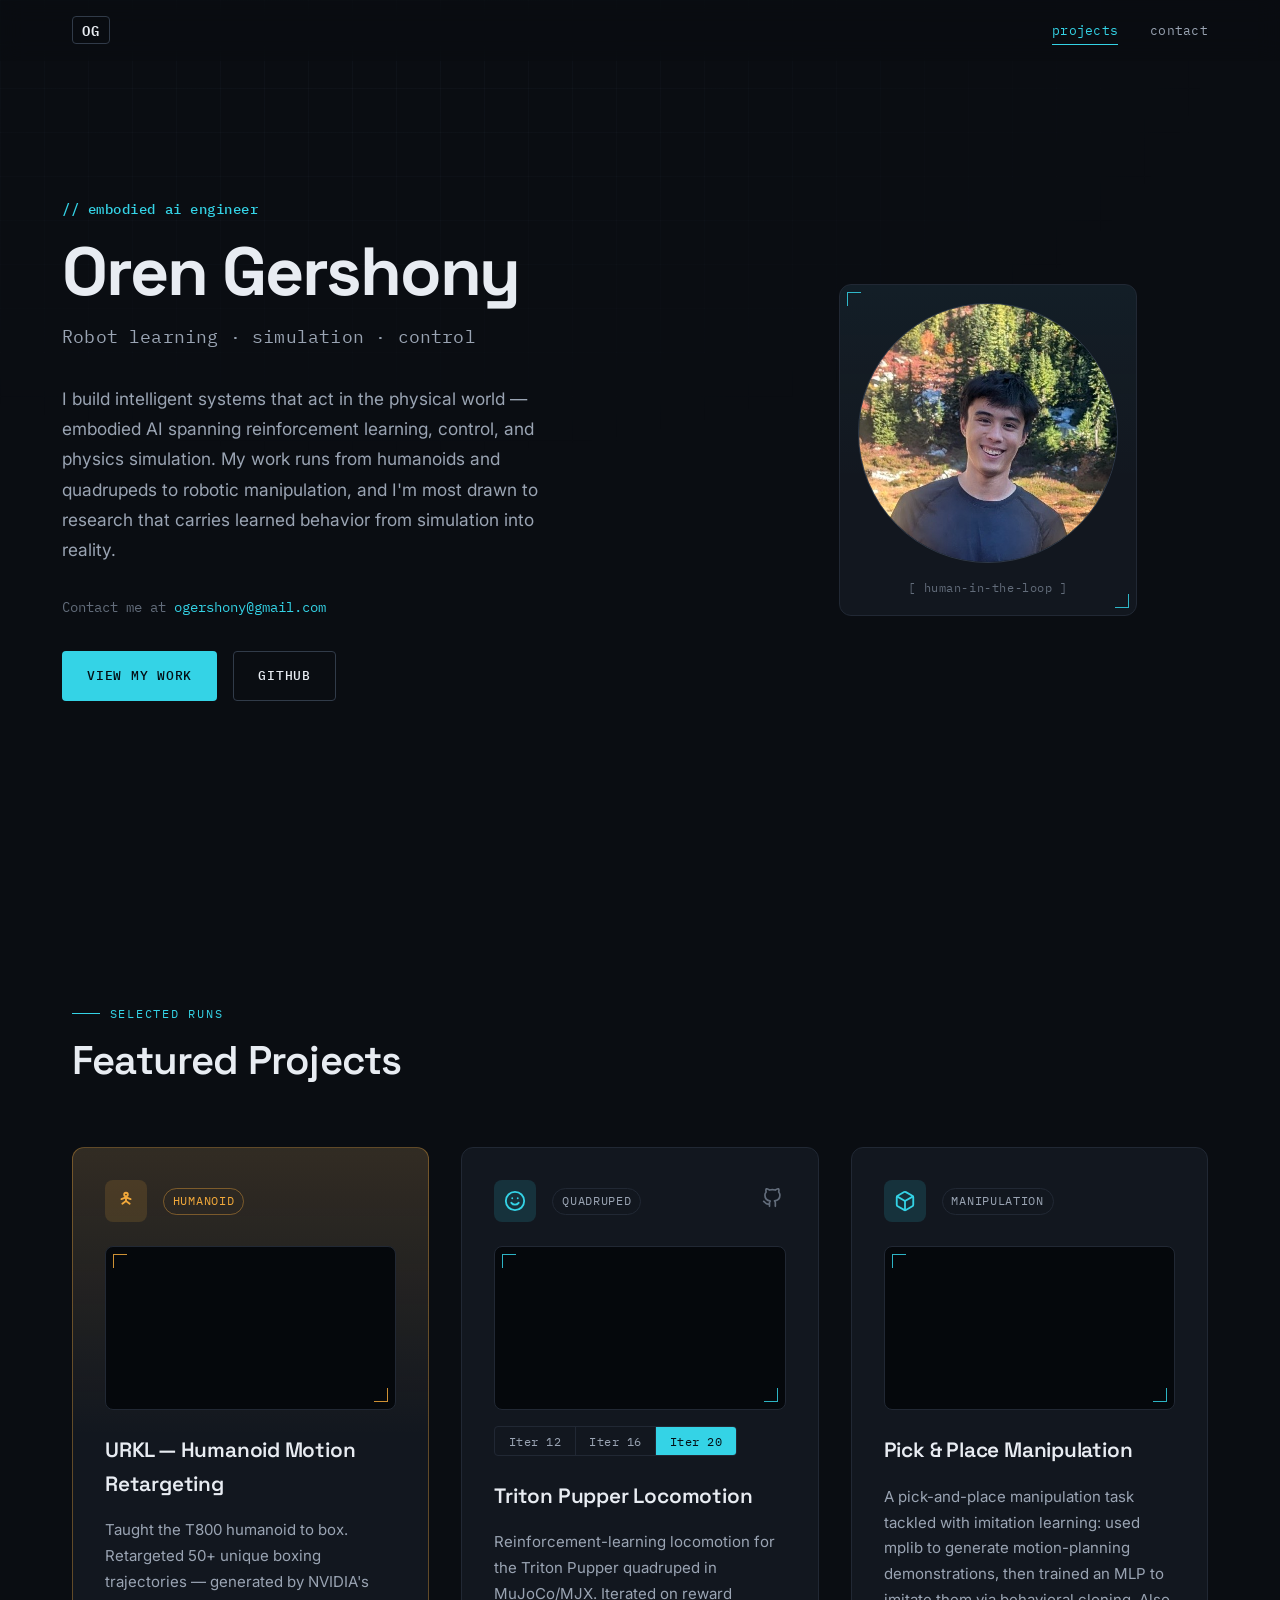
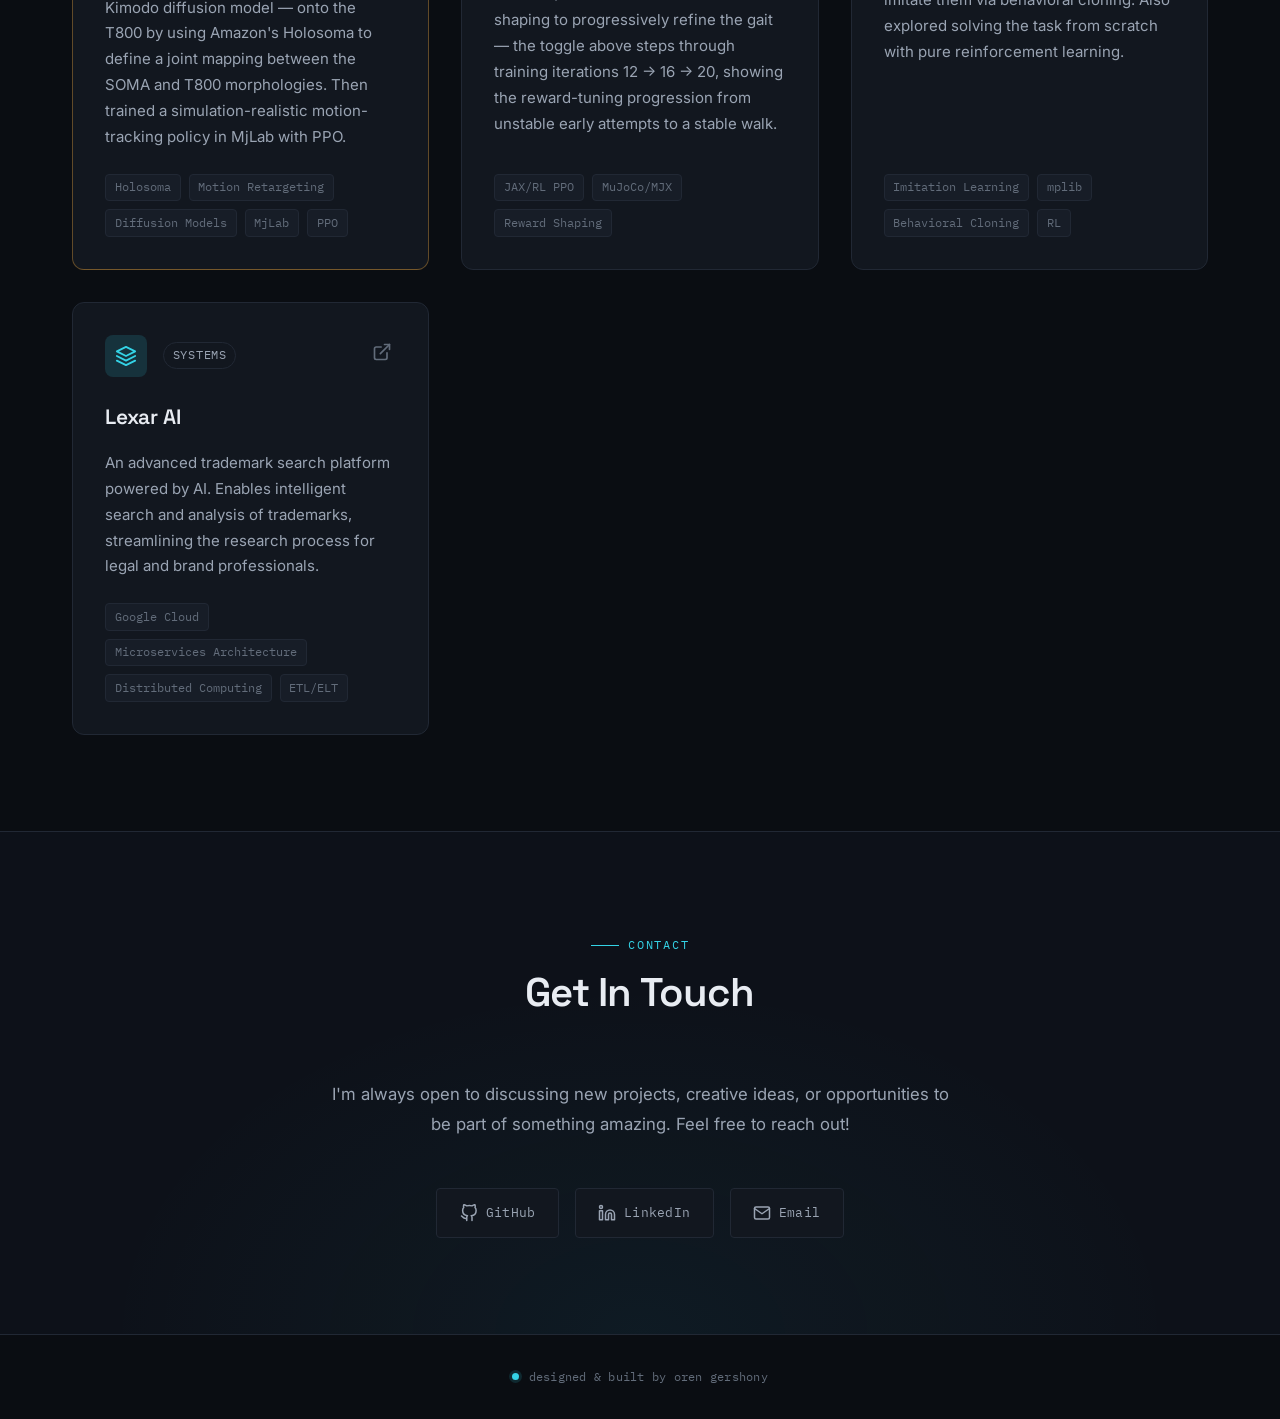
==== commit e9c0db4c: "added urkl & p&p" ====
--- a/index.html
+++ b/index.html
@@ -7,15 +7,15 @@
     <link rel="stylesheet" href="styles.css">
     <link rel="preconnect" href="https://fonts.googleapis.com">
     <link rel="preconnect" href="https://fonts.gstatic.com" crossorigin>
-    <link href="https://fonts.googleapis.com/css2?family=Inter:wght@300;400;500;600;700&family=JetBrains+Mono:wght@400;500&display=swap" rel="stylesheet">
+    <link href="https://fonts.googleapis.com/css2?family=Inter:wght@300;400;500;600;700&family=Space+Grotesk:wght@400;500;600;700&family=IBM+Plex+Mono:wght@400;500;600&display=swap" rel="stylesheet">
 </head>
 <body>
     <nav class="navbar">
         <div class="nav-container">
-            <a href="#" class="nav-logo"></a>
+            <a href="#" class="nav-logo">OG</a>
             <ul class="nav-menu">
-                <li><a href="#projects">Projects</a></li>
-                <li><a href="#contact">Contact</a></li>
+                <li><a href="#projects">projects</a></li>
+                <li><a href="#contact">contact</a></li>
             </ul>
             <button class="nav-toggle" aria-label="Toggle menu">
                 <span></span>
@@ -28,13 +28,14 @@
     <main>
         <section class="hero">
             <div class="hero-content">
-                <p class="hero-greeting">Hi, I'm</p>
+                <p class="hero-greeting">// embodied ai engineer</p>
                 <h1 class="hero-name">Oren Gershony</h1>
-                <h2 class="hero-title">Software Engineer</h2>
+                <h2 class="hero-title">Robot learning · simulation · control</h2>
                 <p class="hero-description">
-                    Passionate about building impactful intelligent systems. Interested in
-                    physical and embodied AI, specifically control and simulations.
-                    Interested in research.
+                    I build intelligent systems that act in the physical world — embodied AI
+                    spanning reinforcement learning, control, and physics simulation. My work
+                    runs from humanoids and quadrupeds to robotic manipulation, and I'm most
+                    drawn to research that carries learned behavior from simulation into reality.
                 </p>
                 <p class="hero-contact">
                     Contact me at <a href="mailto:ogershony@gmail.com">ogershony@gmail.com</a>
@@ -45,23 +46,149 @@
                 </div>
             </div>
             <div class="hero-visual">
-                <img src="headshot.jpg" alt="Oren Gershony" class="hero-headshot">
+                <div class="operator-frame bracketed">
+                    <img src="headshot.jpg" alt="Oren Gershony" class="hero-headshot">
+                    <span class="operator-tag">[ human-in-the-loop ]</span>
+                </div>
             </div>
         </section>
 
         <section id="projects" class="projects">
             <div class="section-container">
-                <h2 class="section-title">Featured Projects</h2>
+                <div class="section-head">
+                    <span class="section-eyebrow">selected runs</span>
+                    <h2 class="section-title">Featured Projects</h2>
+                </div>
                 <div class="projects-grid">
 
                     <article class="project-card featured">
                         <div class="project-header">
-                            <div class="project-icon">
-                                <svg xmlns="http://www.w3.org/2000/svg" width="24" height="24" viewBox="0 0 24 24" fill="none" stroke="currentColor" stroke-width="2" stroke-linecap="round" stroke-linejoin="round">
-                                    <path d="M12 2L2 7l10 5 10-5-10-5z"></path>
-                                    <path d="M2 17l10 5 10-5"></path>
-                                    <path d="M2 12l10 5 10-5"></path>
-                                </svg>
+                            <div class="project-id">
+                                <div class="project-icon">
+                                    <svg xmlns="http://www.w3.org/2000/svg" width="24" height="24" viewBox="0 0 24 24" fill="none" stroke="currentColor" stroke-width="2" stroke-linecap="round" stroke-linejoin="round">
+                                        <circle cx="12" cy="5" r="2"></circle>
+                                        <path d="M12 7v5"></path>
+                                        <path d="M12 12l-4 3"></path>
+                                        <path d="M12 12l4 3"></path>
+                                        <path d="M12 8l-5 2"></path>
+                                        <path d="M12 8l5 2"></path>
+                                    </svg>
+                                </div>
+                                <span class="project-domain">humanoid</span>
+                            </div>
+                        </div>
+                        <div class="project-video-wrap bracketed">
+                            <video class="project-video" autoplay loop muted playsinline preload="metadata">
+                                <source src="urkl-policy.mp4" type="video/mp4">
+                            </video>
+                        </div>
+                        <h3 class="project-title">URKL — Humanoid Motion Retargeting</h3>
+                        <p class="project-description">
+                            Taught the T800 humanoid to box. Retargeted 50+ unique boxing trajectories —
+                            generated by NVIDIA's Kimodo diffusion model — onto the T800 by using Amazon's
+                            Holosoma to define a joint mapping between the SOMA and T800 morphologies. Then
+                            trained a simulation-realistic motion-tracking policy in MjLab with PPO.
+                        </p>
+                        <div class="project-tech">
+                            <span>Holosoma</span>
+                            <span>Motion Retargeting</span>
+                            <span>Diffusion Models</span>
+                            <span>MjLab</span>
+                            <span>PPO</span>
+                        </div>
+                    </article>
+
+                    <article class="project-card">
+                        <div class="project-header">
+                            <div class="project-id">
+                                <div class="project-icon">
+                                    <svg xmlns="http://www.w3.org/2000/svg" width="24" height="24" viewBox="0 0 24 24" fill="none" stroke="currentColor" stroke-width="2" stroke-linecap="round" stroke-linejoin="round">
+                                        <circle cx="12" cy="12" r="10"></circle>
+                                        <path d="M8 14s1.5 2 4 2 4-2 4-2"></path>
+                                        <line x1="9" y1="9" x2="9.01" y2="9"></line>
+                                        <line x1="15" y1="9" x2="15.01" y2="9"></line>
+                                    </svg>
+                                </div>
+                                <span class="project-domain">quadruped</span>
+                            </div>
+                            <div class="project-links">
+                                <a href="https://github.com/triton-droids/pupper-simulations" class="project-link" target="_blank" rel="noopener" title="View on GitHub">
+                                    <svg xmlns="http://www.w3.org/2000/svg" width="20" height="20" viewBox="0 0 24 24" fill="none" stroke="currentColor" stroke-width="2" stroke-linecap="round" stroke-linejoin="round">
+                                        <path d="M9 19c-5 1.5-5-2.5-7-3m14 6v-3.87a3.37 3.37 0 0 0-.94-2.61c3.14-.35 6.44-1.54 6.44-7A5.44 5.44 0 0 0 20 4.77 5.07 5.07 0 0 0 19.91 1S18.73.65 16 2.48a13.38 13.38 0 0 0-7 0C6.27.65 5.09 1 5.09 1A5.07 5.07 0 0 0 5 4.77a5.44 5.44 0 0 0-1.5 3.78c0 5.42 3.3 6.61 6.44 7A3.37 3.37 0 0 0 9 18.13V22"></path>
+                                    </svg>
+                                </a>
+                            </div>
+                        </div>
+                        <div class="project-video-toggle">
+                            <div class="project-video-wrap bracketed">
+                                <video class="project-video" autoplay loop muted playsinline preload="metadata">
+                                    <source src="pupper-16.mp4" type="video/mp4">
+                                </video>
+                            </div>
+                            <div class="video-toggle-buttons" role="group" aria-label="Training iteration">
+                                <button type="button" class="video-toggle-btn" data-src="pupper-20.mp4">Iter 12</button>
+                                <button type="button" class="video-toggle-btn" data-src="pupper-12.mp4">Iter 16</button>
+                                <button type="button" class="video-toggle-btn active" data-src="pupper-16.mp4">Iter 20</button>
+                            </div>
+                        </div>
+                        <h3 class="project-title">Triton Pupper Locomotion</h3>
+                        <p class="project-description">
+                            Reinforcement-learning locomotion for the Triton Pupper quadruped in MuJoCo/MJX.
+                            Iterated on reward shaping to progressively refine the gait — the toggle above
+                            steps through training iterations 12 → 16 → 20, showing the reward-tuning
+                            progression from unstable early attempts to a stable walk.
+                        </p>
+                        <div class="project-tech">
+                            <span>JAX/RL PPO</span>
+                            <span>MuJoCo/MJX</span>
+                            <span>Reward Shaping</span>
+                        </div>
+                    </article>
+
+                    <article class="project-card">
+                        <div class="project-header">
+                            <div class="project-id">
+                                <div class="project-icon">
+                                    <svg xmlns="http://www.w3.org/2000/svg" width="24" height="24" viewBox="0 0 24 24" fill="none" stroke="currentColor" stroke-width="2" stroke-linecap="round" stroke-linejoin="round">
+                                        <path d="M21 16V8a2 2 0 0 0-1-1.73l-7-4a2 2 0 0 0-2 0l-7 4A2 2 0 0 0 3 8v8a2 2 0 0 0 1 1.73l7 4a2 2 0 0 0 2 0l7-4A2 2 0 0 0 21 16z"></path>
+                                        <polyline points="3.27 6.96 12 12.01 20.73 6.96"></polyline>
+                                        <line x1="12" y1="22.08" x2="12" y2="12"></line>
+                                    </svg>
+                                </div>
+                                <span class="project-domain">manipulation</span>
+                            </div>
+                        </div>
+                        <div class="project-video-wrap bracketed">
+                            <video class="project-video" autoplay loop muted playsinline preload="metadata">
+                                <source src="pickplace-rollout.mp4" type="video/mp4">
+                            </video>
+                        </div>
+                        <h3 class="project-title">Pick &amp; Place Manipulation</h3>
+                        <p class="project-description">
+                            A pick-and-place manipulation task tackled with imitation learning: used mplib
+                            to generate motion-planning demonstrations, then trained an MLP to imitate them
+                            via behavioral cloning. Also explored solving the task from scratch with pure
+                            reinforcement learning.
+                        </p>
+                        <div class="project-tech">
+                            <span>Imitation Learning</span>
+                            <span>mplib</span>
+                            <span>Behavioral Cloning</span>
+                            <span>RL</span>
+                        </div>
+                    </article>
+
+                    <article class="project-card">
+                        <div class="project-header">
+                            <div class="project-id">
+                                <div class="project-icon">
+                                    <svg xmlns="http://www.w3.org/2000/svg" width="24" height="24" viewBox="0 0 24 24" fill="none" stroke="currentColor" stroke-width="2" stroke-linecap="round" stroke-linejoin="round">
+                                        <path d="M12 2L2 7l10 5 10-5-10-5z"></path>
+                                        <path d="M2 17l10 5 10-5"></path>
+                                        <path d="M2 12l10 5 10-5"></path>
+                                    </svg>
+                                </div>
+                                <span class="project-domain">systems</span>
                             </div>
                             <div class="project-links">
                                 <a href="#" class="project-link" title="View Project">
@@ -87,43 +214,16 @@
                         </div>
                     </article>
 
-                    <article class="project-card">
-                        <div class="project-header">
-                            <div class="project-icon">
-                                <svg xmlns="http://www.w3.org/2000/svg" width="24" height="24" viewBox="0 0 24 24" fill="none" stroke="currentColor" stroke-width="2" stroke-linecap="round" stroke-linejoin="round">
-                                    <circle cx="12" cy="12" r="10"></circle>
-                                    <path d="M8 14s1.5 2 4 2 4-2 4-2"></path>
-                                    <line x1="9" y1="9" x2="9.01" y2="9"></line>
-                                    <line x1="15" y1="9" x2="15.01" y2="9"></line>
-                                </svg>
-                            </div>
-                            <div class="project-links">
-                                <a href="https://github.com/triton-droids/pupper-simulations" class="project-link" target="_blank" rel="noopener" title="View on GitHub">
-                                    <svg xmlns="http://www.w3.org/2000/svg" width="20" height="20" viewBox="0 0 24 24" fill="none" stroke="currentColor" stroke-width="2" stroke-linecap="round" stroke-linejoin="round">
-                                        <path d="M9 19c-5 1.5-5-2.5-7-3m14 6v-3.87a3.37 3.37 0 0 0-.94-2.61c3.14-.35 6.44-1.54 6.44-7A5.44 5.44 0 0 0 20 4.77 5.07 5.07 0 0 0 19.91 1S18.73.65 16 2.48a13.38 13.38 0 0 0-7 0C6.27.65 5.09 1 5.09 1A5.07 5.07 0 0 0 5 4.77a5.44 5.44 0 0 0-1.5 3.78c0 5.42 3.3 6.61 6.44 7A3.37 3.37 0 0 0 9 18.13V22"></path>
-                                    </svg>
-                                </a>
-                            </div>
-                        </div>
-                        <h3 class="project-title">Bittle Quadruped Locomotion</h3>
-                        <p class="project-description">
-                            Quadruped locomotion simulation using MuJoCo and Brax. Features physics-based
-                            simulation, reinforcement learning environments, and GPU-accelerated training
-                            for the Bittle quadruped robot.
-                        </p>
-                        <div class="project-tech">
-                            <span>JAX/RL PPO</span>
-                            <span>MuJoCo/MJX</span>
-                        </div>
-                    </article>
-
                 </div>
             </div>
         </section>
 
         <section id="contact" class="contact">
             <div class="section-container">
-                <h2 class="section-title">Get In Touch</h2>
+                <div class="section-head">
+                    <span class="section-eyebrow">contact</span>
+                    <h2 class="section-title">Get In Touch</h2>
+                </div>
                 <div class="contact-content">
                     <p class="contact-text">
                         I'm always open to discussing new projects, creative ideas, or opportunities
@@ -159,7 +259,7 @@
 
     <footer class="footer">
         <div class="footer-container">
-            <p>Designed & Built by Oren Gershony</p>
+            <p><span class="footer-status"></span> designed &amp; built by oren gershony</p>
         </div>
     </footer>
 
--- a/styles.css
+++ b/styles.css
@@ -1,23 +1,32 @@
 /* ============================================
-   CSS Variables & Reset
+   Simulation Console — Oren Gershony
    ============================================ */
 :root {
-    --color-bg: #f8f8fa;
-    --color-bg-secondary: #efeff1;
-    --color-bg-card: #f8f8fa;
-    --color-bg-card-hover: #f3f3f5;
-    --color-text: #18181b;
-    --color-text-muted: #52525b;
-    --color-text-dim: #71717a;
-    --color-primary: #6366f1;
-    --color-primary-light: #818cf8;
-    --color-primary-dark: #4f46e5;
-    --color-accent: #22d3ee;
-    --color-border: #e4e4e7;
-    --color-border-light: #d4d4d8;
+    /* Ground + surfaces (deep blue-slate) */
+    --color-bg: #0a0d12;
+    --color-bg-elev: #0d1119;
+    --color-surface: #12171f;
+    --color-surface-2: #171d27;
+
+    /* Ink */
+    --color-text: #e8ecf2;
+    --color-text-muted: #9aa4b3;
+    --color-text-dim: #626c7a;
+
+    /* Signals — cyan is interactive, amber is reserved for the featured run */
+    --color-accent: #34d3e6;
+    --color-accent-soft: rgba(52, 211, 230, 0.14);
+    --color-signal: #f2a93b;
+    --color-signal-soft: rgba(242, 169, 59, 0.14);
+
+    /* Lines */
+    --color-line: #212834;
+    --color-line-bright: #313b49;
+    --color-grid: rgba(120, 145, 180, 0.05);
 
     --font-sans: 'Inter', -apple-system, BlinkMacSystemFont, 'Segoe UI', sans-serif;
-    --font-mono: 'JetBrains Mono', 'Fira Code', monospace;
+    --font-display: 'Space Grotesk', var(--font-sans);
+    --font-mono: 'IBM Plex Mono', 'JetBrains Mono', monospace;
 
     --spacing-xs: 0.25rem;
     --spacing-sm: 0.5rem;
@@ -28,19 +37,13 @@
     --spacing-3xl: 4rem;
     --spacing-4xl: 6rem;
 
-    --radius-sm: 0.375rem;
+    --radius-sm: 0.25rem;
     --radius-md: 0.5rem;
     --radius-lg: 0.75rem;
-    --radius-xl: 1rem;
-
-    --transition-fast: 150ms ease;
-    --transition-base: 200ms ease;
-    --transition-slow: 300ms ease;
-
-    --shadow-sm: 0 1px 2px rgba(0, 0, 0, 0.05);
-    --shadow-md: 0 4px 6px rgba(0, 0, 0, 0.07);
-    --shadow-lg: 0 10px 25px rgba(0, 0, 0, 0.08);
-    --shadow-glow: 0 0 40px rgba(99, 102, 241, 0.1);
+
+    --transition-fast: 140ms cubic-bezier(0.4, 0, 0.2, 1);
+    --transition-base: 220ms cubic-bezier(0.4, 0, 0.2, 1);
+    --transition-slow: 320ms cubic-bezier(0.4, 0, 0.2, 1);
 }
 
 *, *::before, *::after {
@@ -52,6 +55,7 @@
 html {
     scroll-behavior: smooth;
     font-size: 16px;
+    -webkit-text-size-adjust: 100%;
 }
 
 body {
@@ -61,21 +65,58 @@
     line-height: 1.6;
     min-height: 100vh;
     overflow-x: hidden;
-}
+    -webkit-font-smoothing: antialiased;
+    position: relative;
+}
+
+/* Coordinate-grid world frame — the ambient backdrop the whole site sits on */
+body::before {
+    content: '';
+    position: fixed;
+    inset: 0;
+    z-index: 0;
+    pointer-events: none;
+    background-image:
+        linear-gradient(var(--color-grid) 1px, transparent 1px),
+        linear-gradient(90deg, var(--color-grid) 1px, transparent 1px);
+    background-size: 44px 44px;
+    mask-image: radial-gradient(ellipse 90% 70% at 30% 0%, #000 0%, transparent 75%);
+    -webkit-mask-image: radial-gradient(ellipse 90% 70% at 30% 0%, #000 0%, transparent 75%);
+}
+
+main, .navbar, .footer { position: relative; z-index: 1; }
 
 a {
     color: inherit;
     text-decoration: none;
 }
 
-ul {
-    list-style: none;
-}
-
-img {
-    max-width: 100%;
-    display: block;
-}
+ul { list-style: none; }
+
+img { max-width: 100%; display: block; }
+
+:focus-visible {
+    outline: 2px solid var(--color-accent);
+    outline-offset: 3px;
+    border-radius: 2px;
+}
+
+/* Shared HUD viewport brackets (corner reticles) */
+.bracketed { position: relative; }
+.bracketed::before,
+.bracketed::after {
+    content: '';
+    position: absolute;
+    width: 14px;
+    height: 14px;
+    border: 1.5px solid var(--color-accent);
+    z-index: 3;
+    pointer-events: none;
+    opacity: 0.85;
+    transition: border-color var(--transition-base);
+}
+.bracketed::before { top: 7px; left: 7px; border-right: 0; border-bottom: 0; }
+.bracketed::after { bottom: 7px; right: 7px; border-left: 0; border-top: 0; }
 
 /* ============================================
    Navigation
@@ -87,15 +128,16 @@
     right: 0;
     z-index: 1000;
     padding: var(--spacing-md) 0;
-    background: rgba(248, 248, 250, 0.85);
+    background: rgba(10, 13, 18, 0.55);
     backdrop-filter: blur(12px);
+    -webkit-backdrop-filter: blur(12px);
     border-bottom: 1px solid transparent;
     transition: border-color var(--transition-base), background var(--transition-base);
 }
 
 .navbar.scrolled {
-    border-bottom-color: var(--color-border);
-    background: rgba(248, 248, 250, 0.95);
+    border-bottom-color: var(--color-line);
+    background: rgba(10, 13, 18, 0.82);
 }
 
 .nav-container {
@@ -108,15 +150,21 @@
 }
 
 .nav-logo {
-    font-size: 1.5rem;
-    font-weight: 700;
-    color: var(--color-primary);
-    letter-spacing: -0.02em;
-    transition: color var(--transition-fast);
+    font-family: var(--font-mono);
+    font-size: 0.9rem;
+    font-weight: 600;
+    letter-spacing: 0.08em;
+    color: var(--color-text);
+    border: 1px solid var(--color-line-bright);
+    border-radius: var(--radius-sm);
+    padding: 0.35rem 0.55rem;
+    line-height: 1;
+    transition: color var(--transition-fast), border-color var(--transition-fast);
 }
 
 .nav-logo:hover {
-    color: var(--color-primary-light);
+    color: var(--color-accent);
+    border-color: var(--color-accent);
 }
 
 .nav-menu {
@@ -126,31 +174,30 @@
 }
 
 .nav-menu a {
-    font-size: 0.9rem;
-    font-weight: 500;
+    font-family: var(--font-mono);
+    font-size: 0.82rem;
+    font-weight: 400;
+    letter-spacing: 0.02em;
     color: var(--color-text-muted);
     transition: color var(--transition-fast);
     position: relative;
 }
 
-.nav-menu a::after {
+.nav-menu a::before {
     content: '';
     position: absolute;
-    bottom: -4px;
+    bottom: -6px;
     left: 0;
     width: 0;
-    height: 2px;
-    background: var(--color-primary);
+    height: 1px;
+    background: var(--color-accent);
     transition: width var(--transition-base);
 }
 
-.nav-menu a:hover {
-    color: var(--color-text);
-}
-
-.nav-menu a:hover::after {
-    width: 100%;
-}
+.nav-menu a:hover,
+.nav-menu a.active { color: var(--color-accent); }
+.nav-menu a:hover::before,
+.nav-menu a.active::before { width: 100%; }
 
 .nav-toggle {
     display: none;
@@ -170,7 +217,7 @@
 }
 
 /* ============================================
-   Hero Section
+   Hero
    ============================================ */
 .hero {
     min-height: 100vh;
@@ -183,62 +230,56 @@
     margin: 0 auto;
 }
 
-.hero-content {
-    flex: 1;
-    max-width: 600px;
-}
+.hero-content { flex: 1; max-width: 600px; }
 
 .hero-greeting {
-    font-size: 1.1rem;
+    font-size: 0.85rem;
     font-weight: 500;
-    color: var(--color-primary);
-    margin-bottom: var(--spacing-sm);
-    font-family: var(--font-mono);
+    color: var(--color-accent);
+    margin-bottom: var(--spacing-md);
+    font-family: var(--font-mono);
+    letter-spacing: 0.04em;
 }
 
 .hero-name {
-    font-size: clamp(2.5rem, 6vw, 4rem);
+    font-family: var(--font-display);
+    font-size: clamp(2.75rem, 6.5vw, 4.25rem);
     font-weight: 700;
     letter-spacing: -0.03em;
-    line-height: 1.1;
+    line-height: 1.02;
     margin-bottom: var(--spacing-md);
-    background: linear-gradient(135deg, #18181b 0%, #3f3f46 100%);
-    -webkit-background-clip: text;
-    -webkit-text-fill-color: transparent;
-    background-clip: text;
+    color: var(--color-text);
 }
 
 .hero-title {
-    font-size: clamp(1.25rem, 3vw, 1.75rem);
-    font-weight: 500;
-    color: var(--color-text-muted);
-    margin-bottom: var(--spacing-lg);
-}
-
-.hero-description {
-    font-size: 1.1rem;
-    color: var(--color-text-muted);
-    line-height: 1.7;
-    margin-bottom: var(--spacing-xl);
-    max-width: 500px;
-}
-
-.hero-contact {
-    font-size: 1rem;
+    font-family: var(--font-mono);
+    font-size: clamp(0.95rem, 2vw, 1.15rem);
+    font-weight: 400;
     color: var(--color-text-muted);
     margin-bottom: var(--spacing-xl);
+    letter-spacing: 0.01em;
+}
+
+.hero-description {
+    font-size: 1.08rem;
+    color: var(--color-text-muted);
+    line-height: 1.75;
+    margin-bottom: var(--spacing-xl);
+    max-width: 520px;
+}
+
+.hero-contact {
+    font-family: var(--font-mono);
+    font-size: 0.85rem;
+    color: var(--color-text-dim);
+    margin-bottom: var(--spacing-xl);
 }
 
 .hero-contact a {
-    color: var(--color-primary-light);
-    text-decoration: underline;
-    text-decoration-color: transparent;
-    transition: text-decoration-color var(--transition-fast);
-}
-
-.hero-contact a:hover {
-    text-decoration-color: var(--color-primary-light);
-}
+    color: var(--color-accent);
+    transition: opacity var(--transition-fast);
+}
+.hero-contact a:hover { opacity: 0.75; }
 
 .hero-cta {
     display: flex;
@@ -250,61 +291,80 @@
     display: inline-flex;
     align-items: center;
     justify-content: center;
-    padding: var(--spacing-md) var(--spacing-xl);
-    font-size: 0.95rem;
+    gap: var(--spacing-sm);
+    padding: 0.85rem 1.5rem;
+    font-family: var(--font-mono);
+    font-size: 0.8rem;
     font-weight: 500;
-    border-radius: var(--radius-md);
+    letter-spacing: 0.06em;
+    text-transform: uppercase;
+    border-radius: var(--radius-sm);
     transition: all var(--transition-base);
     cursor: pointer;
-    border: none;
+    border: 1px solid transparent;
 }
 
 .btn-primary {
-    background: var(--color-primary);
-    color: white;
-    box-shadow: var(--shadow-md), 0 0 20px rgba(99, 102, 241, 0.2);
+    background: var(--color-accent);
+    color: #041016;
 }
 
 .btn-primary:hover {
-    background: var(--color-primary-light);
+    box-shadow: 0 0 0 1px var(--color-accent), 0 8px 30px rgba(52, 211, 230, 0.28);
     transform: translateY(-2px);
-    box-shadow: var(--shadow-lg), 0 0 30px rgba(99, 102, 241, 0.25);
 }
 
 .btn-secondary {
     background: transparent;
     color: var(--color-text);
-    border: 1px solid var(--color-border-light);
+    border-color: var(--color-line-bright);
 }
 
 .btn-secondary:hover {
-    background: var(--color-bg-card);
-    border-color: var(--color-primary);
-    color: var(--color-primary-light);
+    border-color: var(--color-accent);
+    color: var(--color-accent);
+    transform: translateY(-2px);
 }
 
 .hero-visual {
     flex: 1;
-    max-width: 500px;
+    max-width: 460px;
     display: flex;
     justify-content: center;
 }
 
+/* Headshot framed as an operator viewport (sensor reticle) */
+.operator-frame {
+    padding: 18px;
+    border: 1px solid var(--color-line);
+    border-radius: var(--radius-lg);
+    background:
+        linear-gradient(180deg, rgba(52, 211, 230, 0.04), transparent 60%),
+        var(--color-surface);
+    display: flex;
+    flex-direction: column;
+    align-items: center;
+    gap: var(--spacing-md);
+}
+
 .hero-headshot {
-    width: 280px;
-    height: 280px;
+    width: 260px;
+    height: 260px;
     border-radius: 50%;
     object-fit: cover;
     object-position: center top;
-    border: 4px solid var(--color-border-light);
-    box-shadow: var(--shadow-lg), var(--shadow-glow);
-    transition: all var(--transition-slow);
-}
-
-.hero-headshot:hover {
-    border-color: var(--color-primary);
-    box-shadow: var(--shadow-lg), 0 0 60px rgba(99, 102, 241, 0.15);
-    transform: scale(1.03);
+    border: 1px solid var(--color-line-bright);
+    filter: saturate(1.05) contrast(1.02);
+    transition: transform var(--transition-slow);
+}
+
+.operator-frame:hover .hero-headshot { transform: scale(1.02); }
+
+.operator-tag {
+    font-family: var(--font-mono);
+    font-size: 0.72rem;
+    letter-spacing: 0.05em;
+    color: var(--color-text-dim);
 }
 
 /* ============================================
@@ -316,32 +376,40 @@
     padding: 0 var(--spacing-xl);
 }
 
+.section-head { margin-bottom: var(--spacing-3xl); }
+
+.section-eyebrow {
+    display: inline-flex;
+    align-items: center;
+    gap: 0.6rem;
+    font-family: var(--font-mono);
+    font-size: 0.78rem;
+    letter-spacing: 0.14em;
+    text-transform: uppercase;
+    color: var(--color-accent);
+    margin-bottom: var(--spacing-md);
+}
+
+.section-eyebrow::before {
+    content: '';
+    width: 28px;
+    height: 1px;
+    background: var(--color-accent);
+}
+
 .section-title {
-    font-size: clamp(1.75rem, 4vw, 2.25rem);
-    font-weight: 700;
+    font-family: var(--font-display);
+    font-size: clamp(1.9rem, 4vw, 2.5rem);
+    font-weight: 600;
     letter-spacing: -0.02em;
-    margin-bottom: var(--spacing-3xl);
-    position: relative;
-    display: inline-block;
-}
-
-.section-title::after {
-    content: '';
-    position: absolute;
-    bottom: -12px;
-    left: 0;
-    width: 60px;
-    height: 4px;
-    background: var(--color-primary);
-    border-radius: 2px;
-}
-
-/* ============================================
-   Projects Section
-   ============================================ */
-.projects {
-    padding: var(--spacing-4xl) 0;
-}
+    line-height: 1.1;
+    color: var(--color-text);
+}
+
+/* ============================================
+   Projects
+   ============================================ */
+.projects { padding: var(--spacing-4xl) 0; }
 
 .projects-grid {
     display: grid;
@@ -350,75 +418,140 @@
 }
 
 .project-card {
-    background: var(--color-bg-card);
-    border: 1px solid var(--color-border);
+    background: var(--color-surface);
+    border: 1px solid var(--color-line);
     border-radius: var(--radius-lg);
     padding: var(--spacing-xl);
-    transition: all var(--transition-base);
+    transition: transform var(--transition-base), border-color var(--transition-base), box-shadow var(--transition-base);
     display: flex;
     flex-direction: column;
 }
 
 .project-card:hover {
     transform: translateY(-4px);
-    border-color: var(--color-primary);
-    box-shadow: var(--shadow-lg), var(--shadow-glow);
+    border-color: var(--color-line-bright);
+    box-shadow: 0 16px 40px rgba(0, 0, 0, 0.4);
 }
 
 .project-card.featured {
-    border-color: var(--color-primary-dark);
-    background: linear-gradient(135deg, var(--color-bg-card) 0%, rgba(99, 102, 241, 0.03) 100%);
-}
+    border-color: rgba(242, 169, 59, 0.35);
+    background:
+        linear-gradient(180deg, var(--color-signal-soft), transparent 40%),
+        var(--color-surface);
+}
+.project-card.featured:hover { border-color: var(--color-signal); }
+.project-card.featured .project-domain { color: var(--color-signal); border-color: rgba(242, 169, 59, 0.4); }
+.project-card.featured .bracketed::before,
+.project-card.featured .bracketed::after { border-color: var(--color-signal); }
+.project-card.featured .project-icon { color: var(--color-signal); background: var(--color-signal-soft); }
 
 .project-header {
     display: flex;
     justify-content: space-between;
-    align-items: flex-start;
+    align-items: center;
     margin-bottom: var(--spacing-lg);
 }
 
+.project-id { display: flex; align-items: center; gap: var(--spacing-md); }
+
 .project-icon {
-    width: 48px;
-    height: 48px;
-    background: rgba(99, 102, 241, 0.1);
+    width: 42px;
+    height: 42px;
+    flex-shrink: 0;
+    background: var(--color-accent-soft);
     border-radius: var(--radius-md);
     display: flex;
     align-items: center;
     justify-content: center;
-    color: var(--color-primary-light);
-}
-
-.project-links {
-    display: flex;
-    gap: var(--spacing-sm);
-}
+    color: var(--color-accent);
+}
+.project-icon svg { width: 22px; height: 22px; }
+
+.project-domain {
+    font-family: var(--font-mono);
+    font-size: 0.72rem;
+    letter-spacing: 0.06em;
+    text-transform: uppercase;
+    color: var(--color-text-muted);
+    padding: 0.2rem 0.55rem;
+    border: 1px solid var(--color-line);
+    border-radius: 999px;
+}
+
+.project-links { display: flex; gap: var(--spacing-sm); }
 
 .project-link {
+    color: var(--color-text-dim);
+    padding: var(--spacing-xs);
+    transition: color var(--transition-fast), transform var(--transition-fast);
+}
+.project-link:hover { color: var(--color-accent); transform: translateY(-1px); }
+
+/* Video viewport */
+.project-video-wrap {
+    width: 100%;
+    aspect-ratio: 16 / 9;
+    border-radius: var(--radius-md);
+    overflow: hidden;
+    margin-bottom: var(--spacing-lg);
+    background: #05080c;
+    border: 1px solid var(--color-line);
+}
+
+.project-video {
+    width: 100%;
+    height: 100%;
+    object-fit: cover;
+    display: block;
+}
+
+.project-video-toggle { margin-bottom: var(--spacing-lg); }
+.project-video-toggle .project-video-wrap { margin-bottom: var(--spacing-md); }
+
+/* Iteration toggle — segmented HUD control */
+.video-toggle-buttons {
+    display: inline-flex;
+    border: 1px solid var(--color-line);
+    border-radius: var(--radius-sm);
+    overflow: hidden;
+}
+
+.video-toggle-btn {
+    font-family: var(--font-mono);
+    font-size: 0.72rem;
+    letter-spacing: 0.04em;
     color: var(--color-text-muted);
-    padding: var(--spacing-sm);
-    transition: color var(--transition-fast);
-}
-
-.project-link:hover {
-    color: var(--color-primary-light);
+    padding: 0.4rem 0.85rem;
+    background: transparent;
+    border: none;
+    border-right: 1px solid var(--color-line);
+    cursor: pointer;
+    transition: color var(--transition-fast), background var(--transition-fast);
+}
+.video-toggle-btn:last-child { border-right: none; }
+.video-toggle-btn:hover { color: var(--color-accent); background: var(--color-accent-soft); }
+
+.video-toggle-btn.active {
+    background: var(--color-accent);
+    color: #041016;
 }
 
 .project-title {
-    font-size: 1.25rem;
+    font-family: var(--font-display);
+    font-size: 1.3rem;
     font-weight: 600;
+    letter-spacing: -0.01em;
     margin-bottom: var(--spacing-md);
     color: var(--color-text);
     transition: color var(--transition-fast);
 }
-
-.project-card:hover .project-title {
-    color: var(--color-primary-light);
-}
+.project-card:hover .project-title { color: var(--color-accent); }
+.project-card.featured:hover .project-title { color: var(--color-signal); }
 
 .project-description {
-    font-size: 0.95rem;
+    font-size: 0.94rem;
     color: var(--color-text-muted);
-    line-height: 1.7;
+    line-height: 1.72;
     flex: 1;
     margin-bottom: var(--spacing-lg);
 }
@@ -431,30 +564,39 @@
 }
 
 .project-tech span {
-    font-size: 0.75rem;
+    font-size: 0.72rem;
     font-family: var(--font-mono);
     color: var(--color-text-dim);
-    padding: var(--spacing-xs) var(--spacing-sm);
-    background: var(--color-bg-secondary);
+    padding: 0.22rem 0.55rem;
+    background: var(--color-surface-2);
+    border: 1px solid var(--color-line);
     border-radius: var(--radius-sm);
-}
-
-/* ============================================
-   Contact Section
+    transition: color var(--transition-fast), border-color var(--transition-fast);
+}
+.project-card:hover .project-tech span { border-color: var(--color-line-bright); }
+
+/* ============================================
+   Contact
    ============================================ */
 .contact {
     padding: var(--spacing-4xl) 0;
-    background: var(--color-bg-secondary);
+    border-top: 1px solid var(--color-line);
+    background:
+        radial-gradient(ellipse 60% 100% at 50% 100%, rgba(52, 211, 230, 0.05), transparent 70%),
+        var(--color-bg-elev);
+}
+
+.contact .section-head { text-align: center; }
+.contact .section-eyebrow { justify-content: center; }
+
+.contact-content {
+    max-width: 620px;
+    margin: 0 auto;
     text-align: center;
 }
 
-.contact-content {
-    max-width: 600px;
-    margin: 0 auto;
-}
-
 .contact-text {
-    font-size: 1.1rem;
+    font-size: 1.05rem;
     color: var(--color-text-muted);
     line-height: 1.8;
     margin-bottom: var(--spacing-2xl);
@@ -463,7 +605,7 @@
 .contact-links {
     display: flex;
     justify-content: center;
-    gap: var(--spacing-lg);
+    gap: var(--spacing-md);
     flex-wrap: wrap;
 }
 
@@ -471,48 +613,62 @@
     display: flex;
     align-items: center;
     gap: var(--spacing-sm);
-    padding: var(--spacing-md) var(--spacing-xl);
-    background: var(--color-bg-card);
-    border: 1px solid var(--color-border);
-    border-radius: var(--radius-md);
+    padding: 0.85rem 1.4rem;
+    background: var(--color-surface);
+    border: 1px solid var(--color-line);
+    border-radius: var(--radius-sm);
     color: var(--color-text-muted);
-    font-weight: 500;
+    font-family: var(--font-mono);
+    font-size: 0.82rem;
+    letter-spacing: 0.02em;
     transition: all var(--transition-base);
 }
 
 .contact-link:hover {
-    border-color: var(--color-primary);
-    color: var(--color-primary-light);
+    border-color: var(--color-accent);
+    color: var(--color-accent);
     transform: translateY(-2px);
 }
 
-.contact-link svg {
-    width: 20px;
-    height: 20px;
-}
+.contact-link svg { width: 18px; height: 18px; }
 
 /* ============================================
    Footer
    ============================================ */
 .footer {
     padding: var(--spacing-xl) 0;
-    border-top: 1px solid var(--color-border);
-    text-align: center;
+    border-top: 1px solid var(--color-line);
 }
 
 .footer-container {
     max-width: 1200px;
     margin: 0 auto;
     padding: 0 var(--spacing-xl);
+    display: flex;
+    justify-content: center;
 }
 
 .footer p {
-    font-size: 0.9rem;
+    font-family: var(--font-mono);
+    font-size: 0.78rem;
+    letter-spacing: 0.02em;
     color: var(--color-text-dim);
-}
-
-/* ============================================
-   Responsive Design
+    display: flex;
+    align-items: center;
+    gap: 0.6rem;
+}
+
+.footer-status {
+    width: 7px;
+    height: 7px;
+    border-radius: 50%;
+    background: var(--color-accent);
+    box-shadow: 0 0 0 3px var(--color-accent-soft);
+    animation: pulse 2.4s ease-in-out infinite;
+}
+
+/* ============================================
+   Responsive
    ============================================ */
 @media (max-width: 1024px) {
     .hero {
@@ -521,24 +677,10 @@
         padding-top: calc(var(--spacing-4xl) + 60px);
         gap: var(--spacing-3xl);
     }
-
-    .hero-content {
-        align-items: center;
-    }
-
-    .hero-description {
-        margin-left: auto;
-        margin-right: auto;
-    }
-
-    .hero-cta {
-        justify-content: center;
-    }
-
-    .hero-headshot {
-        width: 220px;
-        height: 220px;
-    }
+    .hero-content { align-items: center; display: flex; flex-direction: column; }
+    .hero-description { margin-left: auto; margin-right: auto; }
+    .hero-cta { justify-content: center; }
+    .hero-headshot { width: 220px; height: 220px; }
 }
 
 @media (max-width: 768px) {
@@ -546,138 +688,88 @@
         position: fixed;
         top: 0;
         right: -100%;
-        width: 70%;
+        width: 72%;
         max-width: 300px;
         height: 100vh;
-        background: var(--color-bg-secondary);
+        background: var(--color-surface);
         flex-direction: column;
         justify-content: center;
         gap: var(--spacing-xl);
         padding: var(--spacing-xl);
         transition: right var(--transition-slow);
-        border-left: 1px solid var(--color-border);
+        border-left: 1px solid var(--color-line);
     }
-
-    .nav-menu.active {
-        right: 0;
-    }
-
-    .nav-menu a {
-        font-size: 1.1rem;
-    }
-
-    .nav-toggle {
-        display: flex;
-        z-index: 1001;
-    }
-
-    .nav-toggle.active span:nth-child(1) {
-        transform: rotate(45deg) translate(5px, 5px);
-    }
-
-    .nav-toggle.active span:nth-child(2) {
-        opacity: 0;
-    }
-
-    .nav-toggle.active span:nth-child(3) {
-        transform: rotate(-45deg) translate(5px, -5px);
-    }
-
-    .projects-grid {
-        grid-template-columns: 1fr;
-    }
-
-    .hero-visual {
-        width: 100%;
-    }
-
-    .hero-headshot {
-        width: 200px;
-        height: 200px;
-    }
-
-    .section-title {
-        display: block;
-        text-align: center;
-    }
-
-    .section-title::after {
-        left: 50%;
-        transform: translateX(-50%);
-    }
-
-    .contact-links {
-        flex-direction: column;
-        align-items: center;
-    }
-
-    .contact-link {
-        width: 100%;
-        max-width: 280px;
-        justify-content: center;
-    }
+    .nav-menu.active { right: 0; }
+    .nav-menu a { font-size: 1rem; }
+
+    .nav-toggle { display: flex; z-index: 1001; }
+    .nav-toggle.active span:nth-child(1) { transform: rotate(45deg) translate(5px, 5px); }
+    .nav-toggle.active span:nth-child(2) { opacity: 0; }
+    .nav-toggle.active span:nth-child(3) { transform: rotate(-45deg) translate(5px, -5px); }
+
+    .projects-grid { grid-template-columns: 1fr; }
+    .hero-visual { width: 100%; }
+    .hero-headshot { width: 200px; height: 200px; }
+    .contact-links { flex-direction: column; align-items: center; }
+    .contact-link { width: 100%; max-width: 300px; justify-content: center; }
 }
 
 @media (max-width: 480px) {
-    html {
-        font-size: 14px;
-    }
-
-    .hero-cta {
-        flex-direction: column;
-        width: 100%;
-    }
-
-    .btn {
-        width: 100%;
-    }
-
-}
-
-/* ============================================
-   Animations
+    html { font-size: 14px; }
+    .hero-cta { flex-direction: column; width: 100%; }
+    .btn { width: 100%; }
+}
+
+/* ============================================
+   Motion
    ============================================ */
 @keyframes fadeInUp {
-    from {
-        opacity: 0;
-        transform: translateY(30px);
-    }
-    to {
-        opacity: 1;
-        transform: translateY(0);
-    }
+    from { opacity: 0; transform: translateY(24px); }
+    to { opacity: 1; transform: translateY(0); }
+}
+
+@keyframes pulse {
+    0%, 100% { opacity: 1; }
+    50% { opacity: 0.35; }
 }
 
 .hero-content > * {
     animation: fadeInUp 0.6s ease forwards;
     opacity: 0;
 }
-
-.hero-greeting { animation-delay: 0.1s; }
-.hero-name { animation-delay: 0.2s; }
-.hero-title { animation-delay: 0.3s; }
-.hero-description { animation-delay: 0.4s; }
-.hero-contact { animation-delay: 0.45s; }
-.hero-cta { animation-delay: 0.55s; }
-
-.hero-visual {
-    animation: fadeInUp 0.8s ease 0.3s forwards;
-    opacity: 0;
-}
-
-/* Scroll reveal animations */
+.hero-greeting { animation-delay: 0.05s; }
+.hero-name { animation-delay: 0.15s; }
+.hero-title { animation-delay: 0.25s; }
+.hero-description { animation-delay: 0.35s; }
+.hero-contact { animation-delay: 0.42s; }
+.hero-cta { animation-delay: 0.52s; }
+
+.hero-visual { animation: fadeInUp 0.8s ease 0.3s forwards; opacity: 0; }
+
 .project-card,
 .contact-content {
     opacity: 0;
     transform: translateY(20px);
     transition: opacity 0.6s ease, transform 0.6s ease;
 }
-
 .project-card.visible,
 .contact-content.visible {
     opacity: 1;
     transform: translateY(0);
 }
-
-.project-card:nth-child(1) { transition-delay: 0.1s; }
-.project-card:nth-child(2) { transition-delay: 0.2s; }
+.project-card:nth-child(2) { transition-delay: 0.08s; }
+.project-card:nth-child(3) { transition-delay: 0.16s; }
+.project-card:nth-child(4) { transition-delay: 0.24s; }
+
+@media (prefers-reduced-motion: reduce) {
+    html { scroll-behavior: auto; }
+    *, *::before, *::after {
+        animation-duration: 0.001ms !important;
+        animation-iteration-count: 1 !important;
+        transition-duration: 0.001ms !important;
+    }
+    .hero-content > *, .hero-visual, .project-card, .contact-content {
+        opacity: 1 !important;
+        transform: none !important;
+    }
+}
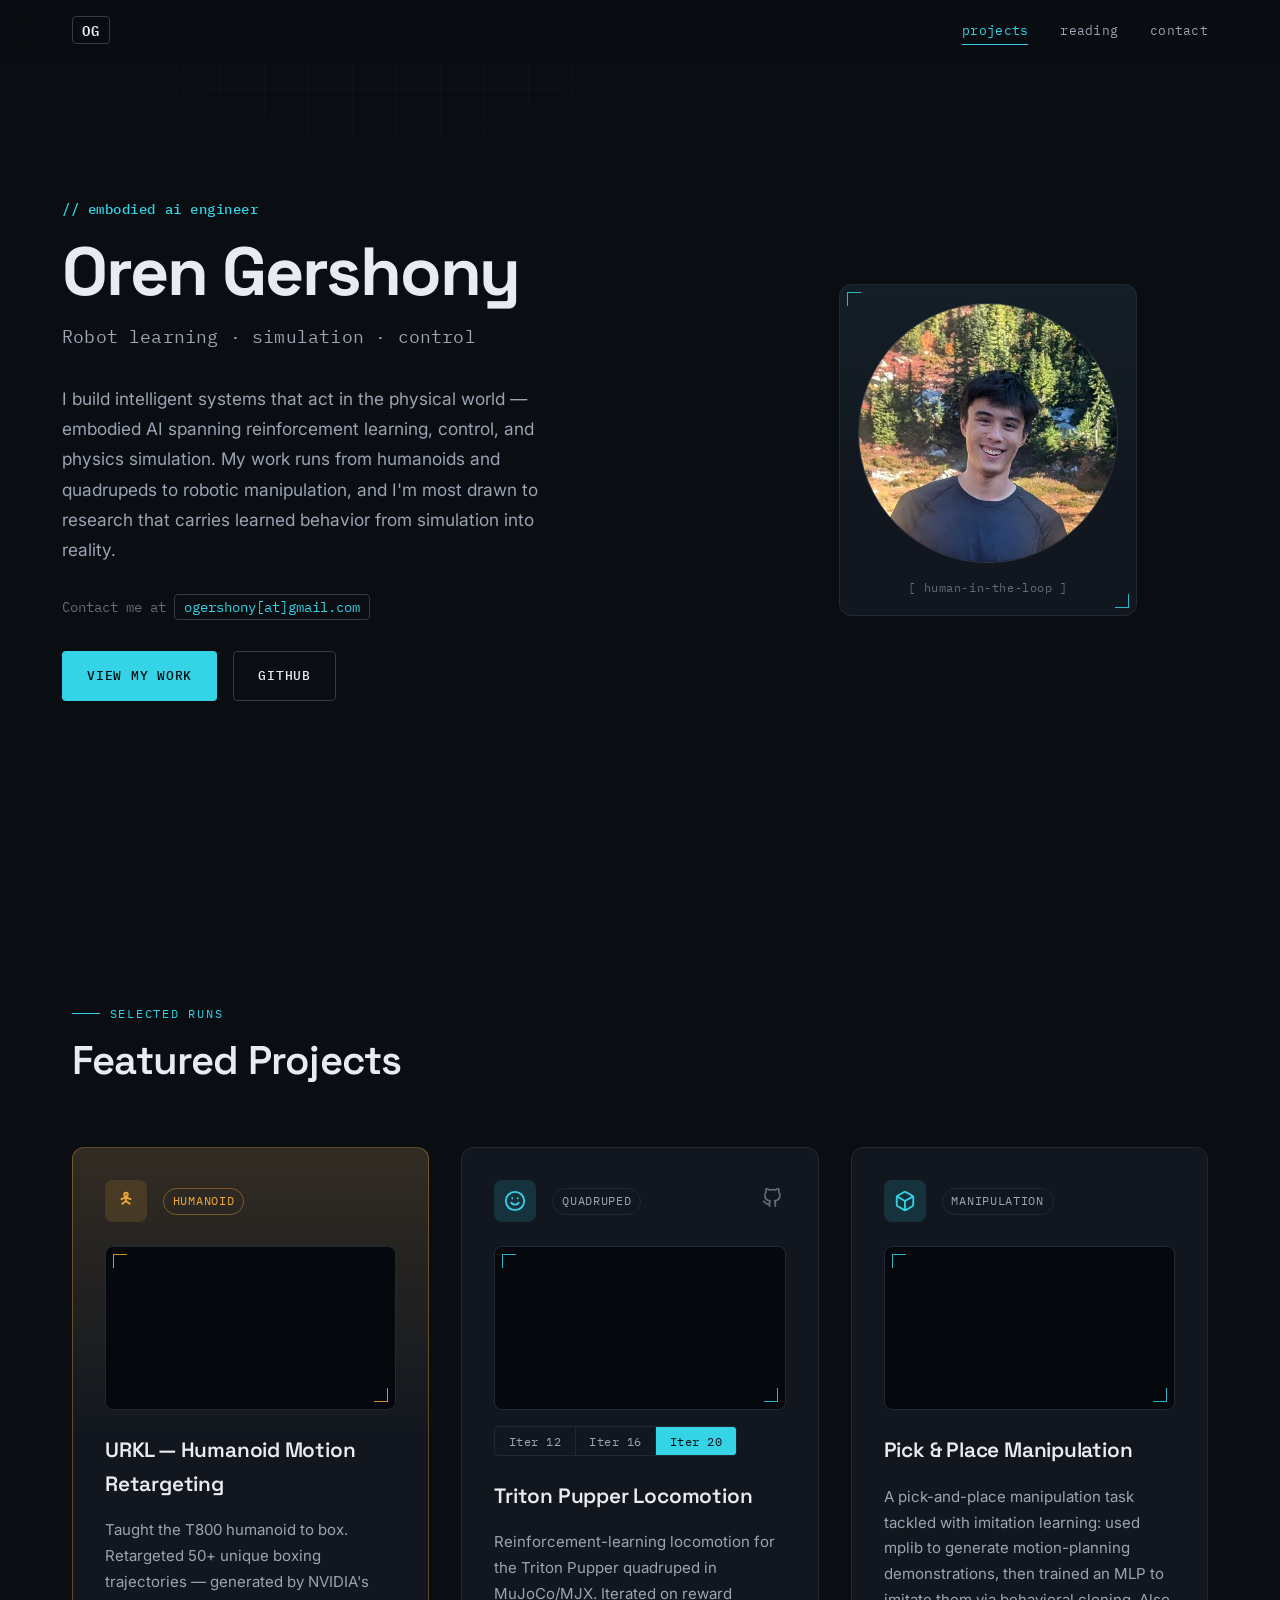
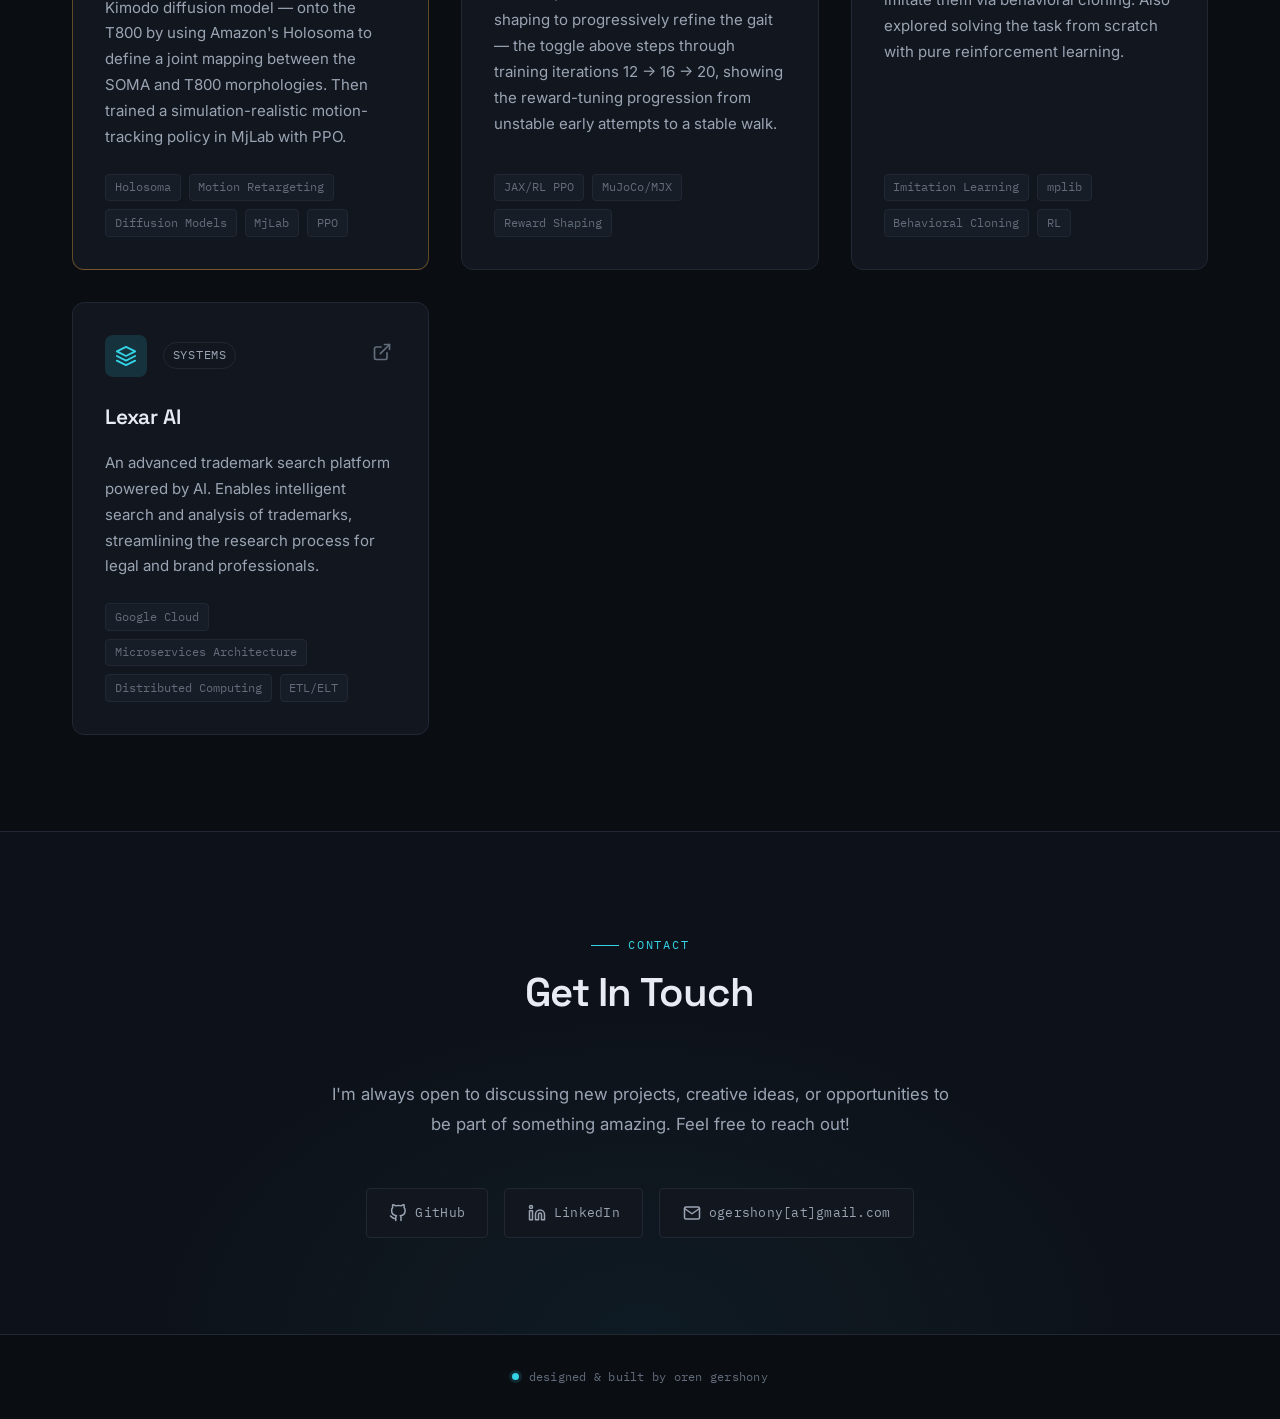
==== commit d72aca69: "Add reading page and console-style redesign - New reading.html: book recommendations with covers, to" ====
--- a/index.html
+++ b/index.html
@@ -12,9 +12,10 @@
 <body>
     <nav class="navbar">
         <div class="nav-container">
-            <a href="#" class="nav-logo">OG</a>
+            <a href="index.html" class="nav-logo">OG</a>
             <ul class="nav-menu">
                 <li><a href="#projects">projects</a></li>
+                <li><a href="reading.html">reading</a></li>
                 <li><a href="#contact">contact</a></li>
             </ul>
             <button class="nav-toggle" aria-label="Toggle menu">
@@ -38,7 +39,7 @@
                     drawn to research that carries learned behavior from simulation into reality.
                 </p>
                 <p class="hero-contact">
-                    Contact me at <a href="mailto:ogershony@gmail.com">ogershony@gmail.com</a>
+                    Contact me at <span class="email-inline">ogershony[at]gmail.com</span>
                 </p>
                 <div class="hero-cta">
                     <a href="#projects" class="btn btn-primary">View My Work</a>
@@ -244,13 +245,13 @@
                             </svg>
                             <span>LinkedIn</span>
                         </a>
-                        <a href="mailto:ogershony@gmail.com" class="contact-link">
+                        <span class="contact-link">
                             <svg xmlns="http://www.w3.org/2000/svg" width="24" height="24" viewBox="0 0 24 24" fill="none" stroke="currentColor" stroke-width="2" stroke-linecap="round" stroke-linejoin="round">
                                 <path d="M4 4h16c1.1 0 2 .9 2 2v12c0 1.1-.9 2-2 2H4c-1.1 0-2-.9-2-2V6c0-1.1.9-2 2-2z"></path>
                                 <polyline points="22,6 12,13 2,6"></polyline>
                             </svg>
-                            <span>Email</span>
-                        </a>
+                            <span>ogershony[at]gmail.com</span>
+                        </span>
                     </div>
                 </div>
             </div>
--- a/styles.css
+++ b/styles.css
@@ -666,6 +666,199 @@
     box-shadow: 0 0 0 3px var(--color-accent-soft);
     animation: pulse 2.4s ease-in-out infinite;
 }
+
+/* ============================================
+   Reading page
+   ============================================ */
+.reading-hero {
+    padding: calc(var(--spacing-4xl) + 40px) 0 var(--spacing-2xl);
+}
+
+.reading-title {
+    font-family: var(--font-display);
+    font-size: clamp(2.25rem, 5vw, 3.25rem);
+    font-weight: 700;
+    letter-spacing: -0.03em;
+    line-height: 1.05;
+    margin-bottom: var(--spacing-lg);
+    color: var(--color-text);
+}
+
+.reading-intro {
+    font-size: 1.08rem;
+    color: var(--color-text-muted);
+    line-height: 1.75;
+    max-width: 640px;
+}
+
+.books-section { padding: var(--spacing-2xl) 0; }
+
+.books-grid {
+    display: grid;
+    grid-template-columns: repeat(auto-fill, minmax(200px, 1fr));
+    gap: var(--spacing-xl);
+}
+
+.book-card {
+    display: flex;
+    flex-direction: column;
+    transition: transform var(--transition-base);
+}
+
+.book-card:hover { transform: translateY(-4px); }
+
+.book-cover-wrap {
+    position: relative;
+    width: 100%;
+    aspect-ratio: 2 / 3;
+    border-radius: var(--radius-md);
+    overflow: hidden;
+    margin-bottom: var(--spacing-md);
+    background: #05080c;
+    border: 1px solid var(--color-line);
+    box-shadow: 0 10px 30px rgba(0, 0, 0, 0.35);
+    transition: border-color var(--transition-base), box-shadow var(--transition-base);
+}
+.book-card:hover .book-cover-wrap {
+    border-color: var(--color-line-bright);
+    box-shadow: 0 18px 44px rgba(0, 0, 0, 0.5);
+}
+
+.book-cover {
+    width: 100%;
+    height: 100%;
+    object-fit: contain;
+    display: block;
+    transition: transform var(--transition-slow);
+}
+.book-card:hover .book-cover { transform: scale(1.04); }
+
+.book-tag {
+    font-family: var(--font-mono);
+    font-size: 0.68rem;
+    letter-spacing: 0.1em;
+    text-transform: uppercase;
+    color: var(--color-accent);
+    margin-bottom: var(--spacing-sm);
+}
+
+.book-title {
+    font-family: var(--font-display);
+    font-size: 1.02rem;
+    font-weight: 600;
+    line-height: 1.25;
+    letter-spacing: -0.01em;
+    color: var(--color-text);
+    margin-bottom: var(--spacing-xs);
+    transition: color var(--transition-fast);
+}
+.book-card:hover .book-title { color: var(--color-accent); }
+
+.book-author {
+    font-family: var(--font-mono);
+    font-size: 0.78rem;
+    color: var(--color-text-dim);
+}
+
+/* Favorite marker — badge overlaid on the cover */
+.book-fav {
+    position: absolute;
+    top: 8px;
+    left: 8px;
+    z-index: 2;
+    font-family: var(--font-mono);
+    font-size: 0.66rem;
+    letter-spacing: 0.03em;
+    color: #2a1a02;
+    background: var(--color-signal);
+    padding: 0.22rem 0.5rem;
+    border-radius: var(--radius-sm);
+    box-shadow: 0 4px 12px rgba(0, 0, 0, 0.35);
+}
+.book-card.favorite .book-cover-wrap { border-color: rgba(242, 169, 59, 0.55); }
+
+/* Currently-reading marker — cyan badge on the cover */
+.book-status {
+    position: absolute;
+    top: 8px;
+    left: 8px;
+    z-index: 2;
+    font-family: var(--font-mono);
+    font-size: 0.66rem;
+    letter-spacing: 0.03em;
+    color: #041016;
+    background: var(--color-accent);
+    padding: 0.22rem 0.5rem;
+    border-radius: var(--radius-sm);
+    box-shadow: 0 4px 12px rgba(0, 0, 0, 0.35);
+}
+.book-card.reading .book-cover-wrap { border-color: rgba(52, 211, 230, 0.5); }
+
+/* Fiction uses the amber signal — "off the clock" */
+.book-card.fiction .book-tag { color: var(--color-signal); }
+.book-card.fiction:hover .book-cover-wrap { border-color: rgba(242, 169, 59, 0.45); }
+.book-card.fiction:hover .book-title { color: var(--color-signal); }
+
+/* Reading list / topics panel */
+.reading-list-section { padding: var(--spacing-2xl) 0; }
+
+.reading-panel {
+    border: 1px solid var(--color-line);
+    border-radius: var(--radius-lg);
+    background:
+        linear-gradient(180deg, var(--color-accent-soft), transparent 45%),
+        var(--color-surface);
+    padding: var(--spacing-2xl);
+}
+
+.reading-list-intro {
+    font-size: 1.02rem;
+    color: var(--color-text-muted);
+    line-height: 1.75;
+    max-width: 640px;
+    margin-bottom: var(--spacing-xl);
+}
+
+.topic-list {
+    display: flex;
+    flex-wrap: wrap;
+    gap: var(--spacing-sm);
+    margin-bottom: var(--spacing-xl);
+}
+
+.topic-list li {
+    font-family: var(--font-mono);
+    font-size: 0.82rem;
+    color: var(--color-text-muted);
+    padding: 0.45rem 0.85rem;
+    background: var(--color-surface-2);
+    border: 1px solid var(--color-line);
+    border-radius: var(--radius-sm);
+    transition: color var(--transition-fast), border-color var(--transition-fast);
+}
+.topic-list li:hover {
+    color: var(--color-accent);
+    border-color: var(--color-accent);
+}
+
+.reading-cta-line {
+    font-family: var(--font-mono);
+    font-size: 0.95rem;
+    color: var(--color-text-muted);
+    display: inline-flex;
+    align-items: center;
+    flex-wrap: wrap;
+    gap: 0.4rem;
+}
+
+.email-inline {
+    color: var(--color-accent);
+    border: 1px solid var(--color-line-bright);
+    border-radius: var(--radius-sm);
+    padding: 0.2rem 0.55rem;
+    transition: border-color var(--transition-fast);
+}
+.reading-cta-line:hover .email-inline { border-color: var(--color-accent); }
 
 /* ============================================
    Responsive
@@ -708,6 +901,8 @@
     .nav-toggle.active span:nth-child(3) { transform: rotate(-45deg) translate(5px, -5px); }
 
     .projects-grid { grid-template-columns: 1fr; }
+    .books-grid { grid-template-columns: 1fr; }
+    .reading-panel { padding: var(--spacing-xl); }
     .hero-visual { width: 100%; }
     .hero-headshot { width: 200px; height: 200px; }
     .contact-links { flex-direction: column; align-items: center; }
@@ -747,16 +942,20 @@
 .hero-visual { animation: fadeInUp 0.8s ease 0.3s forwards; opacity: 0; }
 
 .project-card,
+.book-card,
 .contact-content {
     opacity: 0;
     transform: translateY(20px);
     transition: opacity 0.6s ease, transform 0.6s ease;
 }
 .project-card.visible,
+.book-card.visible,
 .contact-content.visible {
     opacity: 1;
     transform: translateY(0);
 }
+.book-card:nth-child(2) { transition-delay: 0.08s; }
+.book-card:nth-child(3) { transition-delay: 0.16s; }
 .project-card:nth-child(2) { transition-delay: 0.08s; }
 .project-card:nth-child(3) { transition-delay: 0.16s; }
 .project-card:nth-child(4) { transition-delay: 0.24s; }
@@ -768,7 +967,7 @@
         animation-iteration-count: 1 !important;
         transition-duration: 0.001ms !important;
     }
-    .hero-content > *, .hero-visual, .project-card, .contact-content {
+    .hero-content > *, .hero-visual, .project-card, .book-card, .contact-content {
         opacity: 1 !important;
         transform: none !important;
     }
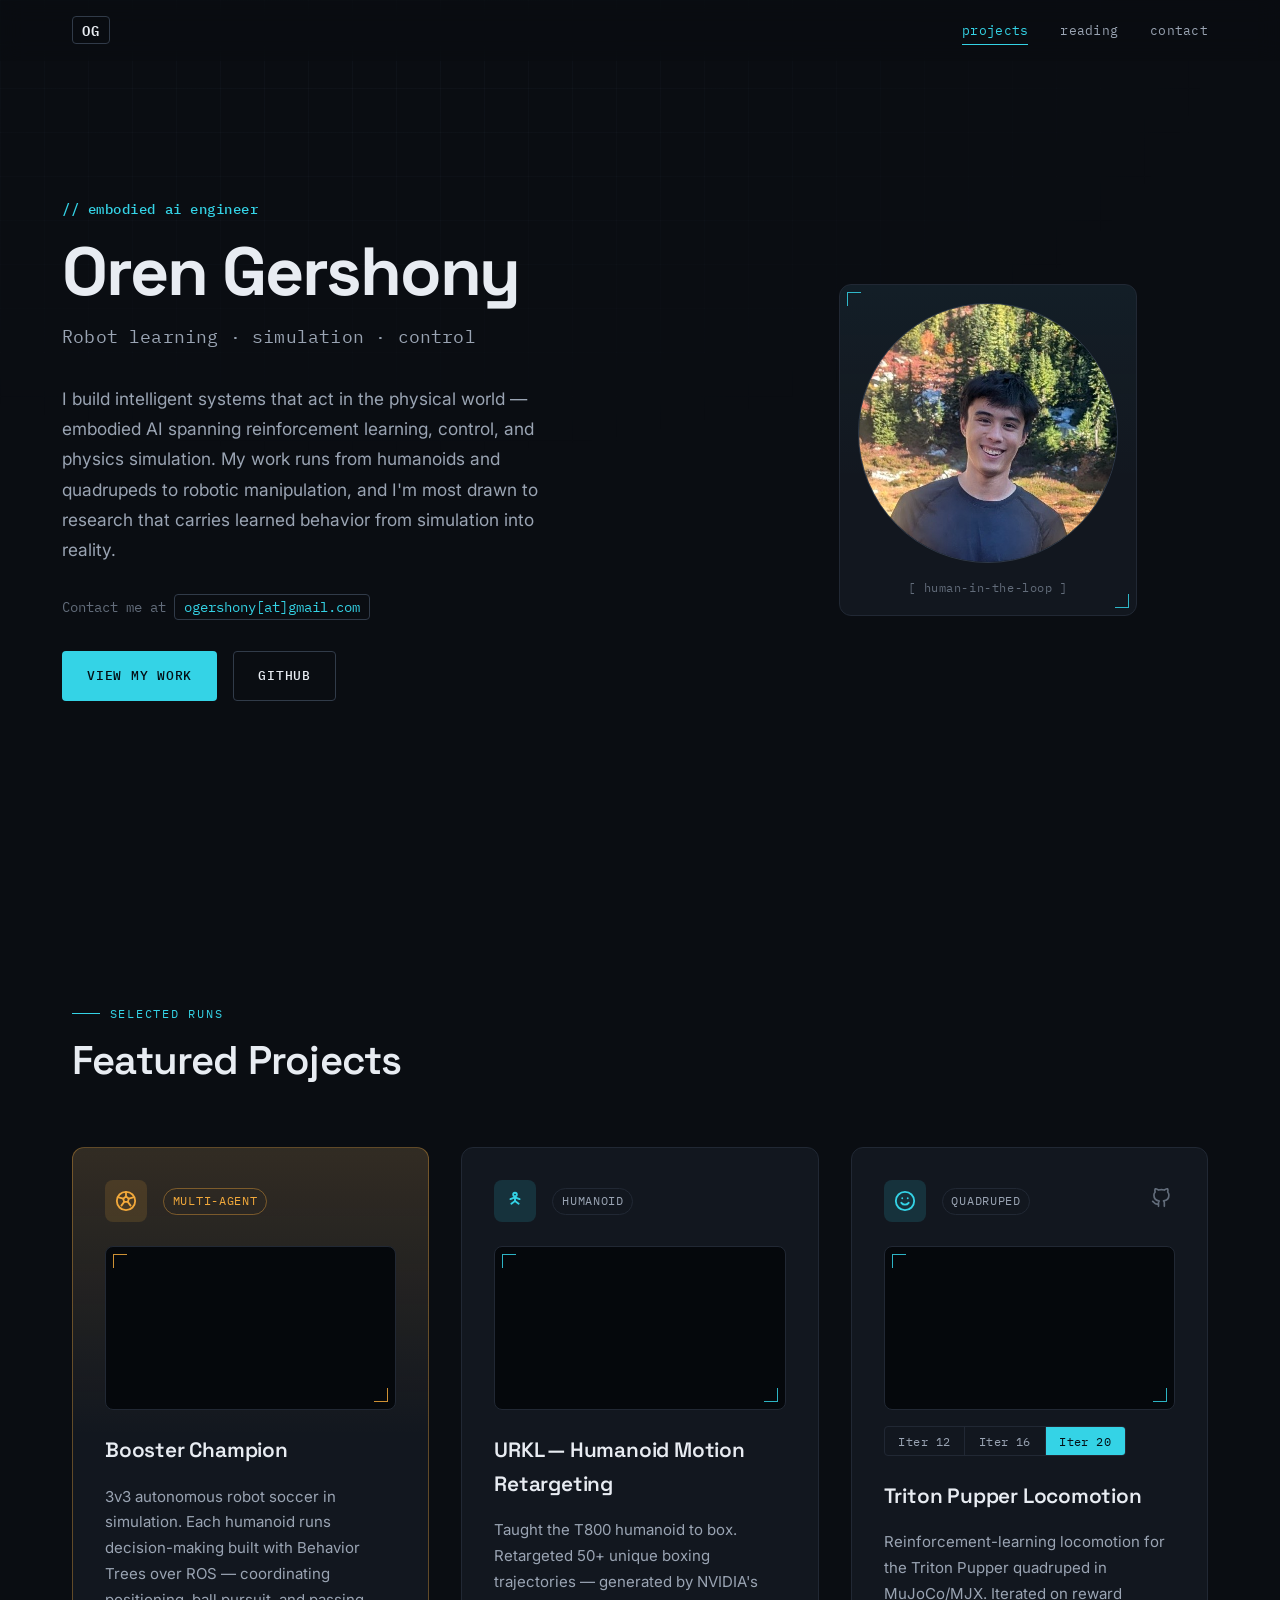
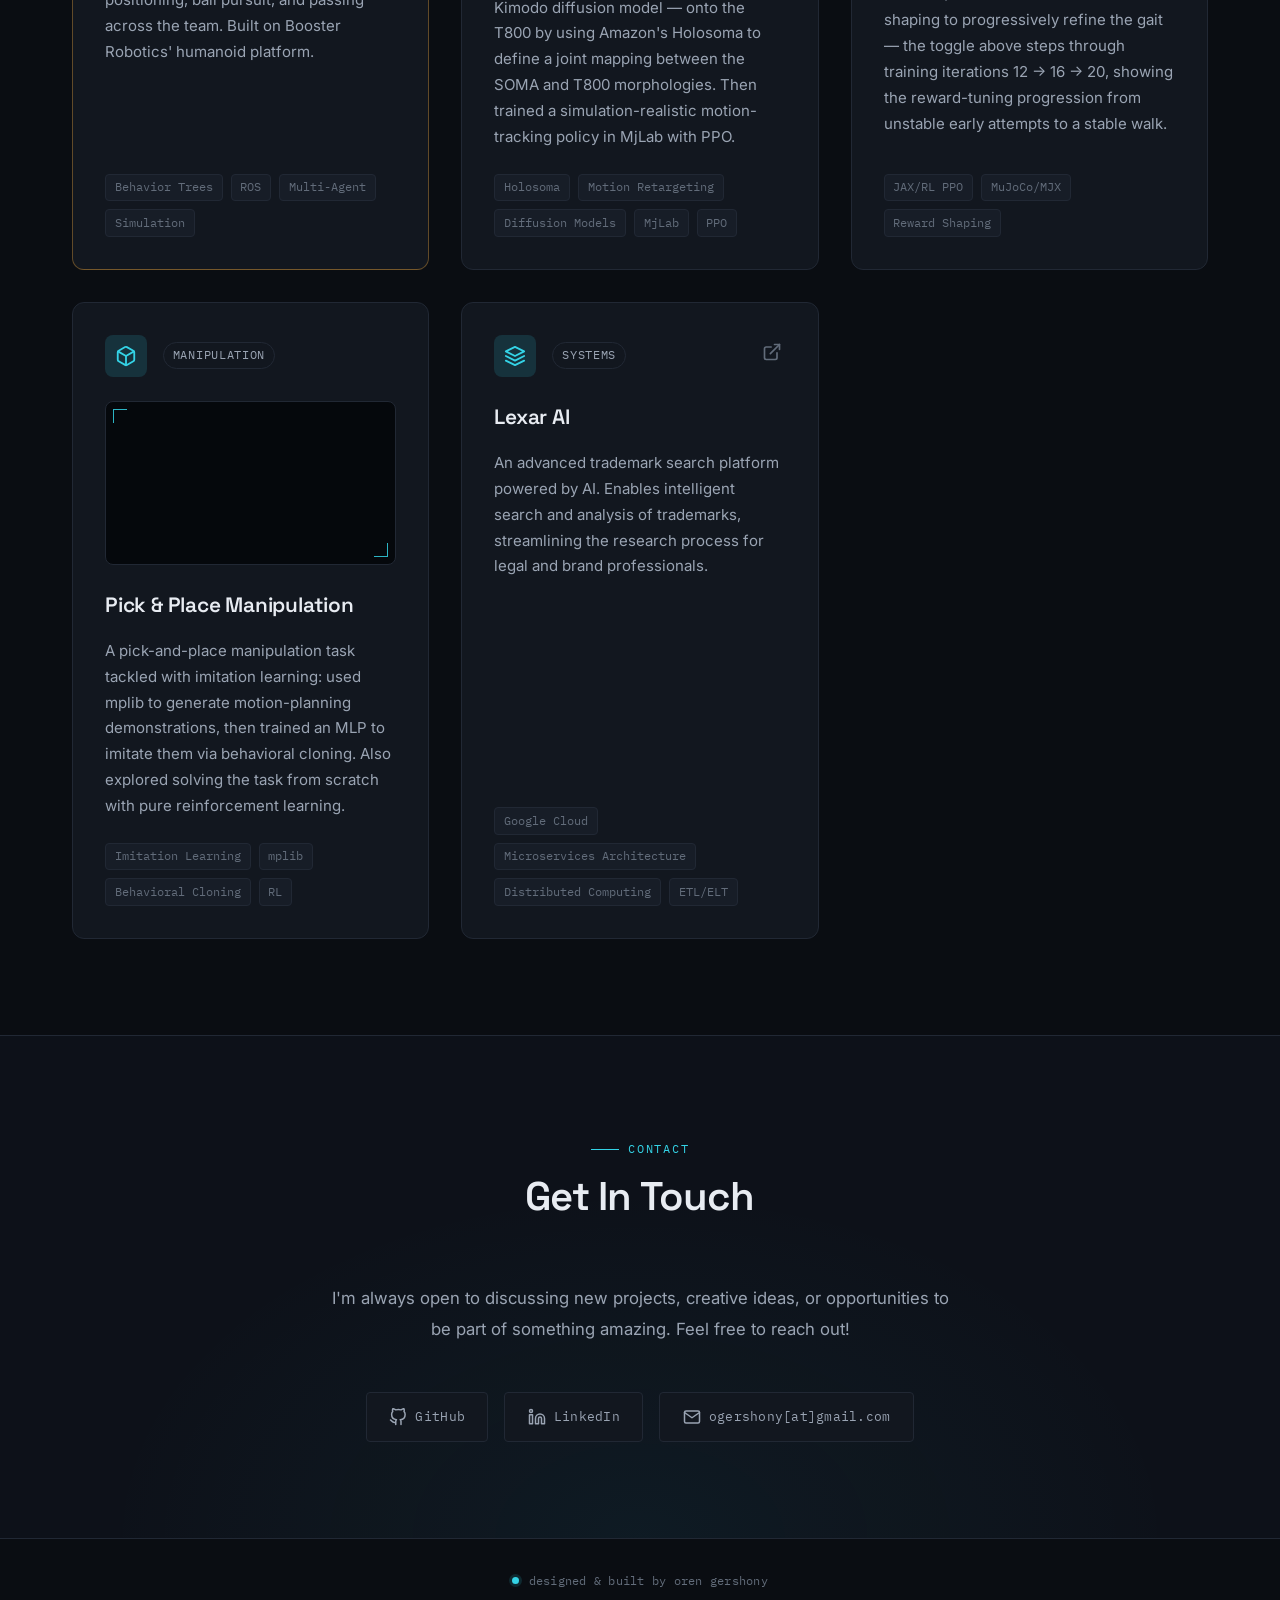
==== commit 4aca9937: "Add Booster Champion project as featured, re-encode soccer clip Co-Authored-By: Claude Opus 4.8 (1M " ====
--- a/index.html
+++ b/index.html
@@ -63,6 +63,43 @@
                 <div class="projects-grid">
 
                     <article class="project-card featured">
+                        <div class="project-header">
+                            <div class="project-id">
+                                <div class="project-icon">
+                                    <svg xmlns="http://www.w3.org/2000/svg" width="24" height="24" viewBox="0 0 24 24" fill="none" stroke="currentColor" stroke-width="2" stroke-linecap="round" stroke-linejoin="round">
+                                        <circle cx="12" cy="12" r="10"></circle>
+                                        <polygon points="12 7 15 9.5 14 13 10 13 9 9.5"></polygon>
+                                        <line x1="12" y1="2" x2="12" y2="7"></line>
+                                        <line x1="15" y1="9.5" x2="20" y2="8"></line>
+                                        <line x1="14" y1="13" x2="17" y2="17"></line>
+                                        <line x1="10" y1="13" x2="7" y2="17"></line>
+                                        <line x1="9" y1="9.5" x2="4" y2="8"></line>
+                                    </svg>
+                                </div>
+                                <span class="project-domain">multi-agent</span>
+                            </div>
+                        </div>
+                        <div class="project-video-wrap bracketed">
+                            <video class="project-video" autoplay loop muted playsinline preload="metadata">
+                                <source src="booster-soccer.mp4" type="video/mp4">
+                            </video>
+                        </div>
+                        <h3 class="project-title">Booster Champion</h3>
+                        <p class="project-description">
+                            3v3 autonomous robot soccer in simulation. Each humanoid runs
+                            decision-making built with Behavior Trees over ROS — coordinating
+                            positioning, ball pursuit, and passing across the team. Built on
+                            Booster Robotics' humanoid platform.
+                        </p>
+                        <div class="project-tech">
+                            <span>Behavior Trees</span>
+                            <span>ROS</span>
+                            <span>Multi-Agent</span>
+                            <span>Simulation</span>
+                        </div>
+                    </article>
+
+                    <article class="project-card">
                         <div class="project-header">
                             <div class="project-id">
                                 <div class="project-icon">
--- a/styles.css
+++ b/styles.css
@@ -758,6 +758,15 @@
     font-family: var(--font-mono);
     font-size: 0.78rem;
     color: var(--color-text-dim);
+}
+
+.book-topics {
+    font-family: var(--font-mono);
+    font-size: 0.68rem;
+    line-height: 1.6;
+    color: var(--color-text-dim);
+    margin-top: var(--spacing-sm);
+    opacity: 0.85;
 }
 
 /* Favorite marker — badge overlaid on the cover */
